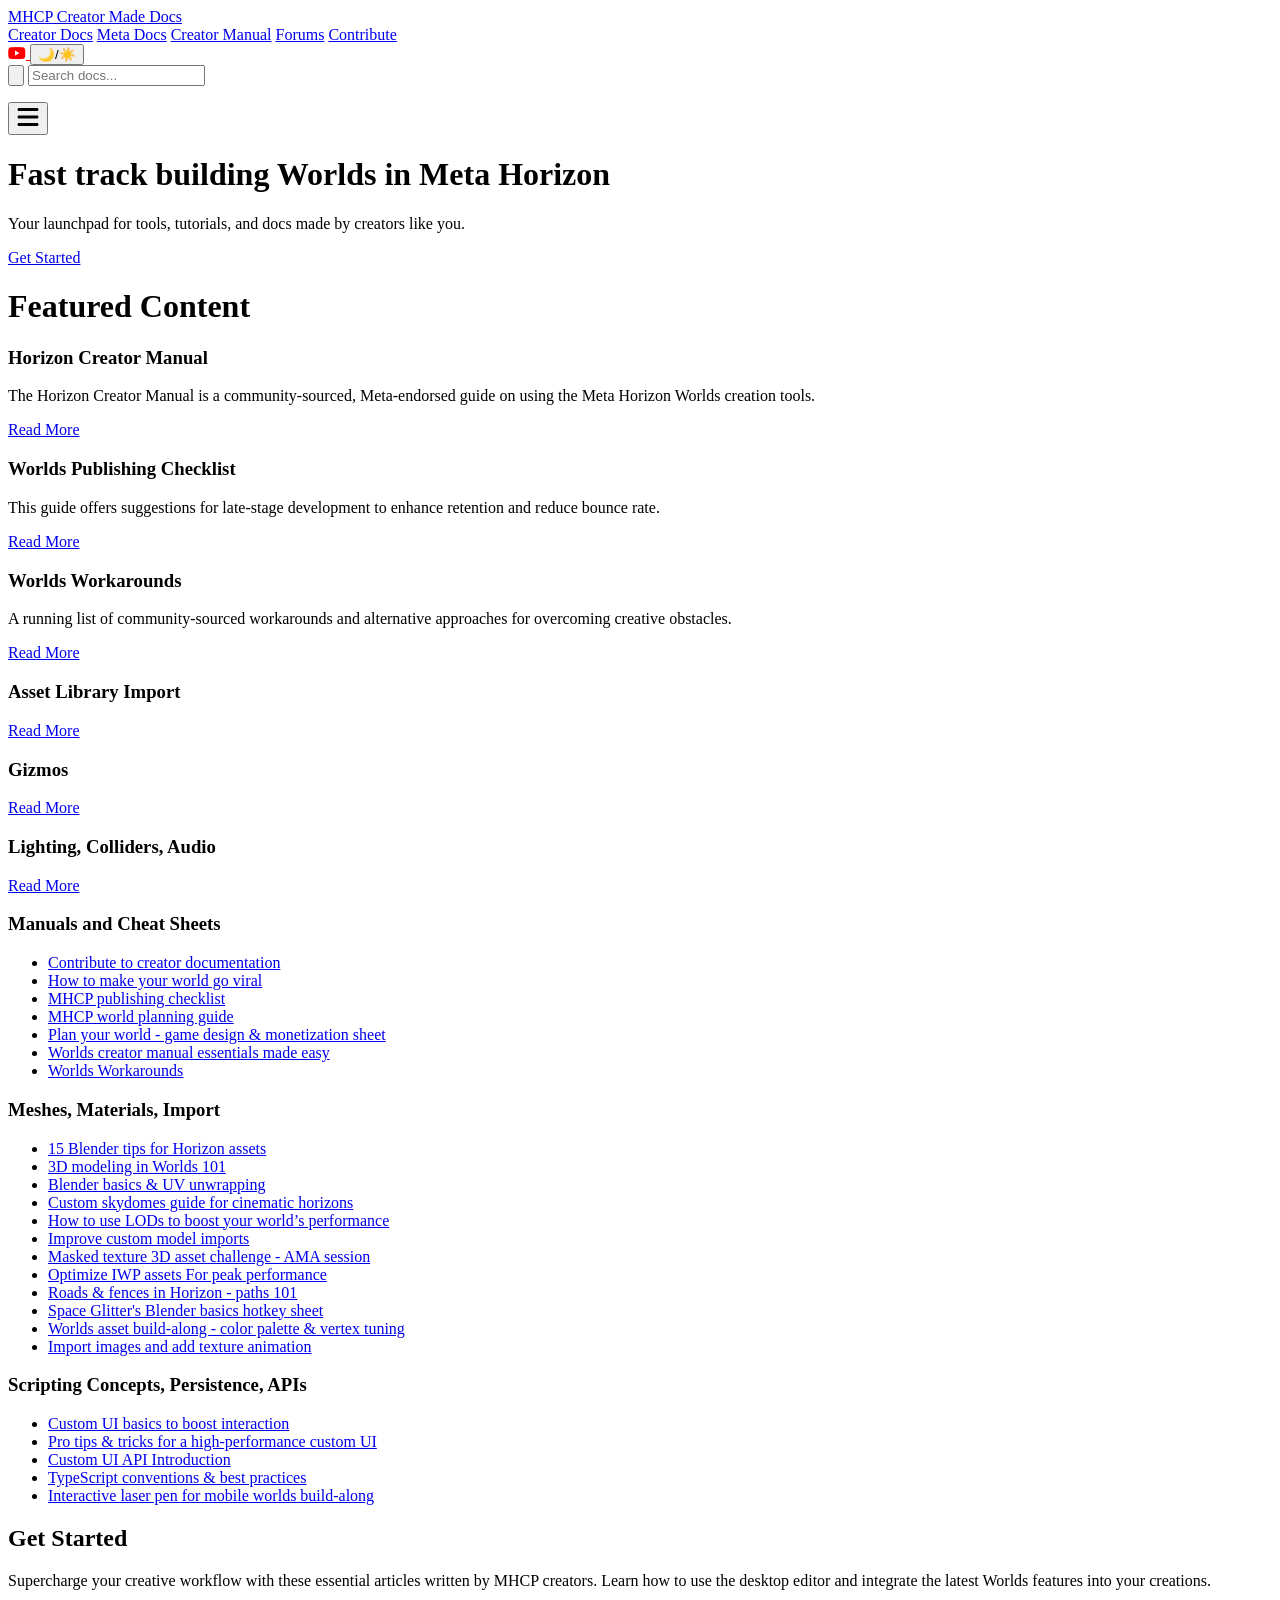
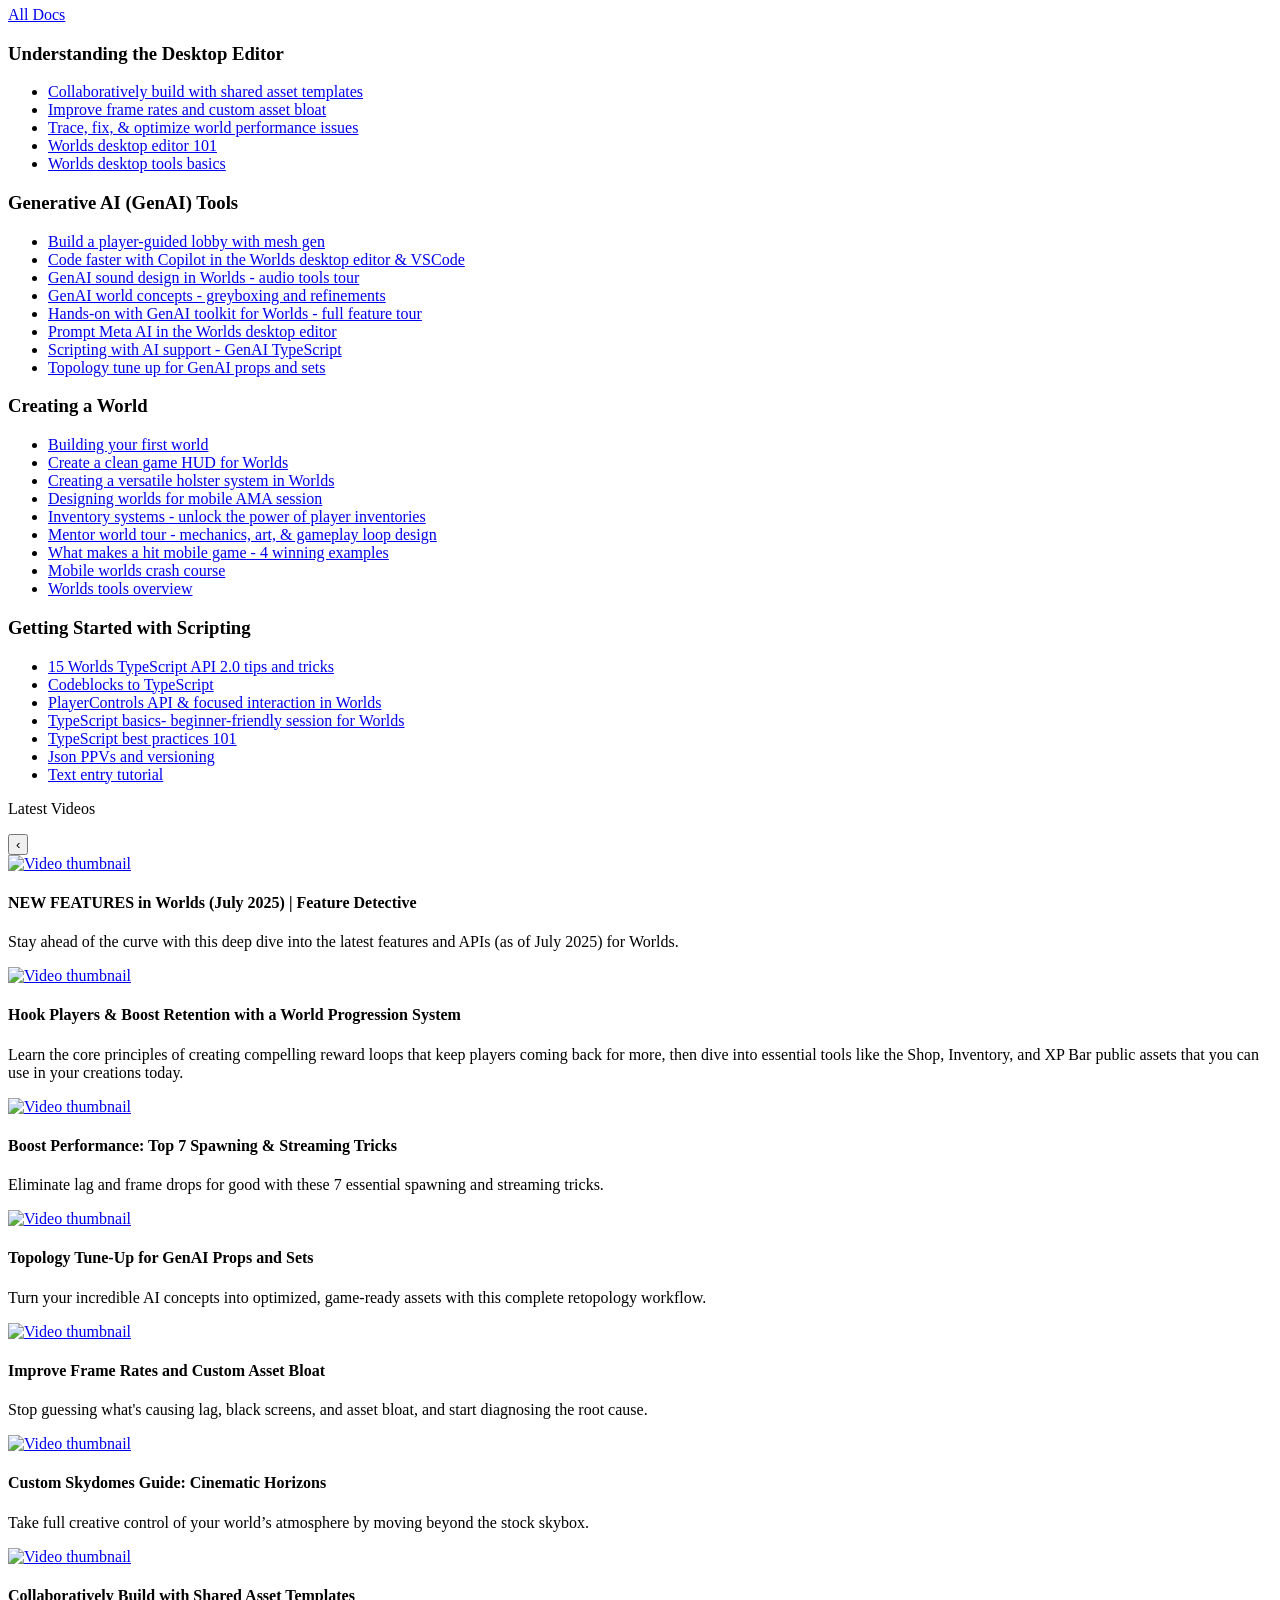
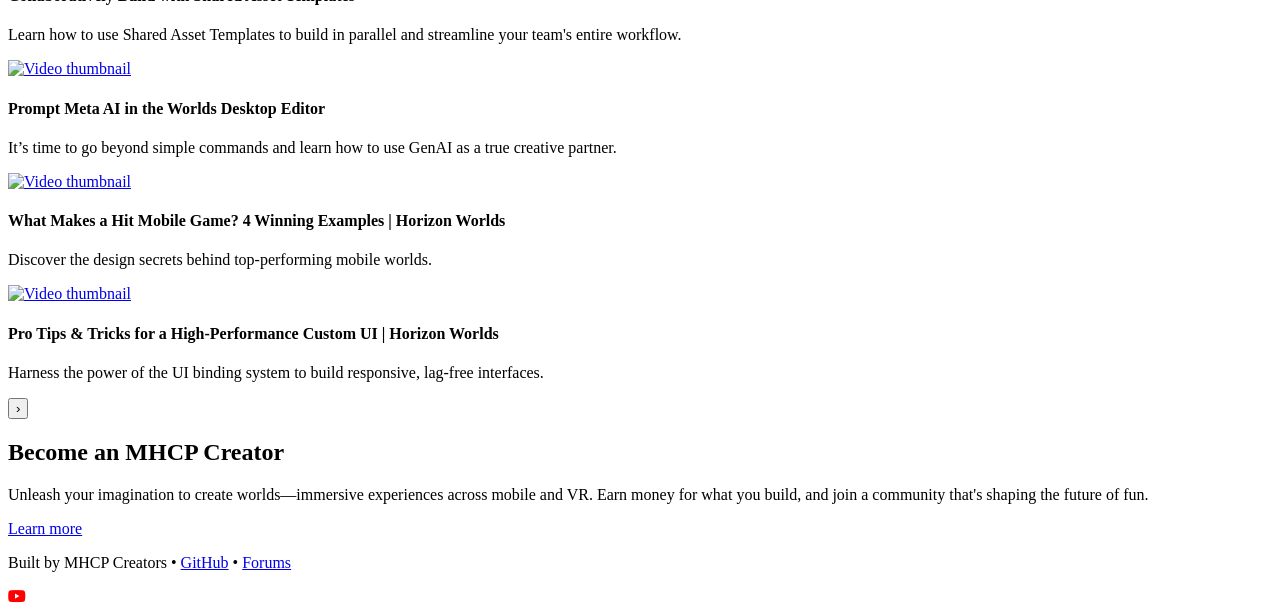
==== index.html @ 3574712b "Jekyll refactor of site Signed-off-by: Ben-SH <ben@scouthouse.com>" ====
<!DOCTYPE html>
<html lang="en">
<head>
  <meta charset="UTF-8" />
  <meta name="viewport" content="width=device-width, initial-scale=1.0" />
  <meta property="og:image" content="images/MHCP_OG_image.jpg"/>
  <meta property="og:image:type" content="image/jpeg" />
  <meta property="og:image:width" content="1200" />
<meta property="og:image:height" content="630" />
  <title>MHCP Creator Doc Hub</title>
  <link rel="icon" type="image/x-icon" href="images/favicon.ico">
  <link rel="stylesheet" href="style.css" />
  <link rel="stylesheet" href="https://cdnjs.cloudflare.com/ajax/libs/font-awesome/6.4.2/css/all.min.css">
</head>

  <body data-theme="dark">    

  <header class="site-header">
    <div class="left-nav">
    <div class="logo"><a href="#" id="logo-link">MHCP Creator Made Docs</a></div>
    <nav class="nav-links">
      <a href="docs/manuals-and-cheat-sheets/get-started/" target="_blank">Creator Docs</a>
      <a href="https://developers.meta.com/horizon-worlds/learn" target="_blank">Meta Docs</a>
      <a href="https://github.com/MHCPCreators/horizonCreatorManual" target="_blank">Creator Manual</a>
      <a href="https://communityforums.atmeta.com/t5/Creator-Forum/ct-p/Meta_Horizon_Creator_Forums" target="_blank">Forums</a>
      <a href="docs/manuals-and-cheat-sheets/contribute-to-creator-documentation/" target="_blank">Contribute</a>
    </nav>
      </div>
    
<div class="right-controls">
  <a href="https://www.youtube.com/@metahorizoncreatorprogram" target="_blank" style="color: #FF0000;">
    <i class="fab fa-youtube"></i>
    </a>
  <button id="theme-toggle" aria-label="Toggle dark mode">🌙/☀️</button>
    <div class="search-container">
  <button id="search-toggle" aria-label="Toggle Search" class="search-btn">
 <svg xmlns="http://www.w3.org/2000/svg" viewBox="0 0 512 512" aria-hidden="true" focusable="false" class="search-icon">
      <path d="M416 208c0 45.9-14.9 88.3-40 122.7L502.6 457.4c12.5 12.5 12.5 32.8 0 45.3s-32.8 12.5-45.3 0L330.7 376c-34.4 25.2-76.8 40-122.7 40C93.1 416 0 322.9 0 208S93.1 0 208 0S416 93.1 416 208zM208 352a144 144 0 1 0 0-288 144 144 0 1 0 0 288z"/>
    </svg>
  </button>
  <input
    type="search"
    id="search-input"
    placeholder="Search docs..."
    aria-label="Search docs"
  />
  <ul id="search-suggestions" class="suggestions-list"></ul>
</div> 
    
    <button class="hamburger" aria-label="Toggle navigation" aria-hidden="true" focusable="false">
  <svg xmlns="http://www.w3.org/2000/svg" viewBox="0 0 448 512" width="24" height="24" fill="currentColor">
    <path d="M0 96C0 78.3 14.3 64 32 64l384 0c17.7 0 32 14.3 32 32s-14.3 32-32 32L32 128C14.3 128 0 113.7 0 96zM0 256c0-17.7 14.3-32 32-32l384 0c17.7 0 32 14.3 32 32s-14.3 32-32 32L32 288c-17.7 0-32-14.3-32-32zM448 416c0 17.7-14.3 32-32 32L32 448c-17.7 0-32-14.3-32-32s14.3-32 32-32l384 0c17.7 0 32 14.3 32 32z"/>
  </svg>
</button>
    </div>
    </div>
  </header>

  <header class="hero">
      <div class="container">
    <h1 class="hero-title">Fast track building Worlds in Meta Horizon</h1>
    <p class="hero-subheader">Your launchpad for tools, tutorials, and docs made by creators like you.</p>
        <div class="hero-button">
      <a href="#get-started">Get Started</a>
    </div>
  
    </div>
  </header>

           <h1 class="main-heading-featured">Featured Content</h1>
   <section class="featured-articles">
  <div class="container">
  <div class="featured-grid">

      <div class="card searchable">
        <h3>Horizon Creator Manual</h3>
        <p>The Horizon Creator Manual is a community-sourced, Meta-endorsed guide on using the Meta Horizon Worlds creation tools.</p>
        <a href="https://github.com/MHCPCreators/horizonCreatorManual">Read More</a>
      </div>
      
      <div class="card searchable">
        <h3>Worlds Publishing Checklist</h3>
        <p>This guide offers suggestions for late-stage development to enhance retention and reduce bounce rate.</p>
        <a href="https://github.com/MHCPCreators/worlds-documentation/blob/main/docs/manuals-and-cheat-sheets/MHCP_Publishing_Checklist.pdf">Read More</a>
      </div>
      
      <div class="card searchable">
        <h3>Worlds Workarounds</h3>
        <p>A running list of community-sourced workarounds and alternative approaches for overcoming creative obstacles.</p>
        <a href="docs/manuals-and-cheat-sheets/worlds-workarounds/">Read More</a>
      </div>
       <div class = "card hidden-card">
      <div class="card searchable">
        <h3>Asset Library Import</h3>
        <a href="#">Read More</a>
      </div>
      
      <div class="card searchable">
        <h3>Gizmos</h3>
        <a href="#">Read More</a>
      </div>
      
      <div class="card searchable">
        <h3>Lighting, Colliders, Audio</h3>
        <a href="#">Read More</a>
      </div>
        </div>
      <div class="card searchable">
        <h3>Manuals and Cheat Sheets</h3>
        <ul>
       <li><a href="docs/manuals-and-cheat-sheets/contribute-to-creator-documentation/">Contribute to creator documentation</a></li>
        <li><a href="docs/manuals-and-cheat-sheets/how-to-make-your-world-go-viral/">How to make your world go viral</a></li>
        <li><a href="docs/manuals-and-cheat-sheets/publishing-checklist-for-Horizon-Worlds/">MHCP publishing checklist</a></li>
        <li><a href="docs/manuals-and-cheat-sheets/world-building-&-pre-production-guide/">MHCP world planning guide</a></li>
        <li><a href="docs/manuals-and-cheat-sheets/plan-your-world-game-design-&-monetization-sheet/">Plan your world - game design & monetization sheet</a></li>
        <li><a href="docs/manuals-and-cheat-sheets/worlds-creator-manual-essentials-made-easy/">Worlds creator manual essentials made easy</a></li>
        <li><a href="docs/manuals-and-cheat-sheets/worlds-workarounds/">Worlds Workarounds</a></li>
        </ul>
      </div>
      
      <div class="card searchable">
        <h3>Meshes, Materials, Import</h3>
        <ul>
       <li><a href="docs/meshes-materials-import/15-blender-tips-for-Horizon-assets/">15 Blender tips for Horizon assets</a></li>
  <li><a href="docs/meshes-materials-import/3d-modeling-in-Worlds-101/">3D modeling in Worlds 101</a></li>
  <li><a href="docs/meshes-materials-import/blender-basics-&-UV-unwrapping">Blender basics & UV unwrapping</a></li>
  <li><a href="docs/meshes-materials-import/custom-skydomes-guide-cinematic-horizons/">Custom skydomes guide for cinematic horizons</a></li>
  <li><a href="docs/meshes-materials-import/how-to-use-LODs-to-boost-your-worlds-performance/">How to use LODs to boost your world’s performance</a></li>
  <li><a href="docs/meshes-materials-import/improve-custom-model-imports/">Improve custom model imports</a></li>
  <li><a href="docs/meshes-materials-import/masked-texture-3D-asset-challenge-AMA-session/">Masked texture 3D asset challenge - AMA session</a></li>
  <li><a href="docs/meshes-materials-import/optimize-iwp-assets-for-peak-performance/">Optimize IWP assets For peak performance</a></li>
  <li><a href="docs/meshes-materials-import/roads-&-fences-in-Horizon-paths-101/">Roads & fences in Horizon - paths 101</a></li>
  <li><a href="https://github.com/MHCPCreators/worlds-documentation/blob/main/docs/meshes-materials-import/Space%20Glitters%20Blender%20Basics%20Hotkey%20Sheet.pdf">Space Glitter's Blender basics hotkey sheet</a></li>
  <li><a href="docs/meshes-materials-import/Worlds-asset-build-along-color-palette-&-vertex-tuning/">Worlds asset build-along - color palette & vertex tuning</a></li>
  <li><a href="docs/meshes-materials-import/import-images-and-add-texture-animation/">Import images and add texture animation</a></li>
 </ul>
      </div>
      <div class="card searchable">
        <h3>Scripting Concepts, Persistence, APIs</h3>
        <ul>
       <li><a href="docs/scripting-concepts-persistence-apis/custom-UI-basics-to-boost-interaction/">Custom UI basics to boost interaction</a></li>
  <li><a href="docs/scripting-concepts-persistence-apis/pro-tips-&-tricks-for-a-high-performance-custom-UI/">Pro tips & tricks for a high-performance custom UI</a></li>
  <li><a href="docs/scripting-concepts-persistence-apis/cui-api-introduction/">Custom UI API Introduction</a></li>
  <li><a href="docs/scripting-concepts-persistence-apis/typescript-conventions-best-practices/">TypeScript conventions & best practices</a></li>
  <li><a href="docs/scripting-concepts-persistence-apis/interactive-laser-pen-for-mobile-worlds-build-along/">Interactive laser pen for mobile worlds build-along</a></li>
 </ul>
      </div>
    </div>
  </div>
</section>

      <section id="get-started" class="get-started">
          <div class="container">
    <div class="get-started-text">
      <h2>Get Started</h2>
      <p>Supercharge your creative workflow with these essential articles written by MHCP creators. Learn how to use the desktop editor and integrate the latest Worlds features into your creations.
      </p>
      <a href="docs/manuals-and-cheat-sheets/get-started/" target="_blank" class="button">All Docs</a>
    </div>
    <div class="get-started-grid">
      <div class="card searchable">
        <h3>Understanding the Desktop Editor</h3>
        <ul><li><a href="docs/understanding-the-desktop-editor/collaboratively-build-with-shared-asset-templates/">Collaboratively build with shared asset templates</a></li>
  <li><a href="docs/understanding-the-desktop-editor/improve-frame-rates-and-custom-asset-bloat/">Improve frame rates and custom asset bloat</a></li>
  <li><a href="docs/understanding-the-desktop-editor/trace,-fix,-&-optimize-world-performance-issues/">Trace, fix, & optimize world performance issues</a></li>
  <li><a href="docs/understanding-the-desktop-editor/Worlds-desktop-editor-101/">Worlds desktop editor 101</a></li>
  <li><a href="docs/understanding-the-desktop-editor/Worlds-desktop-tools-basics/">Worlds desktop tools basics</a></li>
</ul>
      </div>
      <div class="card searchable">
        <h3>Generative AI (GenAI) Tools</h3>
        <ul>
  <li><a href="docs/generative-ai-tools/build-a-player-guided-lobby-with-mesh-gen/">Build a player-guided lobby with mesh gen</a></li>
  <li><a href="docs/generative-ai-tools/code-faster-with-copilot-in-the-Worlds-desktop-editor-&-vscode/">Code faster with Copilot in the Worlds desktop editor & VSCode</a></li>
  <li><a href="docs/generative-ai-tools/genAI-sound-design-in-worlds-audio-tools-tour/">GenAI sound design in Worlds - audio tools tour</a></li>
  <li><a href="docs/generative-ai-tools/genAI-world-concepts-greyboxing-and-refinements/">GenAI world concepts - greyboxing and refinements</a></li>
  <li><a href="docs/generative-ai-tools/hands-on-with-GenAI-toolkit-for-Worlds-full-feature-tour/">Hands-on with GenAI toolkit for Worlds - full feature tour</a></li>
  <li><a href="docs/generative-ai-tools/prompt-Meta-AI-in-the-Worlds-desktop-editor/">Prompt Meta AI in the Worlds desktop editor</a></li>
  <li><a href="docs/generative-ai-tools/scripting-with-AI-support-GenAI-TypeScript/">Scripting with AI support - GenAI TypeScript</a></li>
  <li><a href="docs/generative-ai-tools/topology-tune-up-for-GenAI-props-and-sets/">Topology tune up for GenAI props and sets</a></li>
   </ul>
      </div>
      <div class="card searchable">
        <h3>Creating a World</h3>
        <ul>
  <li><a href="docs/creating-a-world/building-your-first-world/">Building your first world</a></li>
  <li><a href="docs/creating-a-world/create-a-clean-game-hud-for-Worlds/">Create a clean game HUD for Worlds</a></li>
  <li><a href="docs/creating-a-world/create-a-versatile-holster-system-in-Worlds/">Creating a versatile holster system in Worlds</a></li>
  <li><a href="docs/creating-a-world/designing-worlds-for-mobile-AMA-session/">Designing worlds for mobile AMA session</a></li>
  <li><a href="docs/creating-a-world/inventory-systems-unlock-the-power-of-player-inventories/">Inventory systems - unlock the power of player inventories</a></li>
  <li><a href="docs/creating-a-world/mentor-world-tour-mechanics-art-&-gameplay-loop-design">Mentor world tour - mechanics, art, & gameplay loop design</a></li>
  <li><a href="docs/creating-a-world/what-makes-a-hit-mobile-game-4-winning-examples/">What makes a hit mobile game - 4 winning examples</a></li>
  <li><a href="docs/creating-a-world/mobile-worlds-crash-course/">Mobile worlds crash course</a></li>
  <li><a href="docs/creating-a-world/Worlds-tools-overview/">Worlds tools overview</a></li>
  </ul>
      </div>
      <div class="card searchable">
        <h3>Getting Started with Scripting</h3>
        <ul> <li><a href="docs/getting-started-with-scripting/15-Worlds-TypeScript-API-2.0-tips-and-tricks/">15 Worlds TypeScript API 2.0 tips and tricks</a></li>
  <li><a href="docs/getting-started-with-scripting/codeblocks-to-TypeScript/">Codeblocks to TypeScript</a></li>
  <li><a href="docs/getting-started-with-scripting/PlayerControls-API-&-focused-interaction-in-Worlds/">PlayerControls API & focused interaction in Worlds</a></li>
  <li><a href="docs/getting-started-with-scripting/TypeScript-basics-beginner-friendly-session-for-Worlds/">TypeScript basics- beginner-friendly session for Worlds</a></li>
  <li><a href="docs/getting-started-with-scripting/TypeScript-best-practices-101/">TypeScript best practices 101</a></li>
  <li><a href="docs/getting-started-with-scripting/json-ppvs-and-versioning/">Json PPVs and versioning</a></li>
  <li><a href="docs/getting-started-with-scripting/text-entry-tutorial/">Text entry tutorial</a></li>
  </ul>
      </div>
    </div>
  </div>
</section>

<section class="video-section">
        <div class="container">
    <p class="small-header">Latest Videos</p>
    <div class="carousel-wrapper">
        <button class="carousel-btn prev">‹</button>
        <div class="carousel-track-container">
          <div class="carousel-track">    
    <div class="carousel-item">
              <div class="video-track-height">
       <div class="video-wrapper">
   <a href="https://www.youtube.com/watch?v=sWYHMS770XA" target="_blank" class="thumbnail-link">
    <img src="https://img.youtube.com/vi/sWYHMS770XA/hqdefault.jpg" alt="Video thumbnail" />
    <div class="play-button"></div>
  </a>
</div>
      </div>
  <h4 class="video-title">NEW FEATURES in Worlds (July 2025) | Feature Detective</h4>
      <p class="video-description">Stay ahead of the curve with this deep dive into the latest features and APIs (as of July 2025) for Worlds.
    </p>
     </div>
     <div class="carousel-item">
              <div class="video-track-height">
       <div class="video-wrapper">
   <a href="https://www.youtube.com/watch?v=RwVN_l6RSfw" target="_blank" class="thumbnail-link">
    <img src="https://img.youtube.com/vi/RwVN_l6RSfw/hqdefault.jpg" alt="Video thumbnail" />
    <div class="play-button"></div>
  </a>
</div>
      </div>
  <h4 class="video-title">Hook Players & Boost Retention with a World Progression System</h4>
      <p class="video-description"> Learn the core principles of creating compelling reward loops that keep players coming back for more, then dive into essential tools like the Shop, Inventory, and XP Bar public assets that you can use in your creations today.
    </p>
     </div>
            <div class="carousel-item">
              <div class="video-track-height">
       <div class="video-wrapper">
   <a href="https://www.youtube.com/watch?v=JtXS_rsVhsg" target="_blank" class="thumbnail-link">
    <img src="https://img.youtube.com/vi/JtXS_rsVhsg/hqdefault.jpg" alt="Video thumbnail" />
    <div class="play-button"></div>
  </a>
</div>
      </div>
  <h4 class="video-title">Boost Performance: Top 7 Spawning & Streaming Tricks</h4>
      <p class="video-description">Eliminate lag and frame drops for good with these 7 essential spawning and streaming tricks.
    </p>
     </div>
    <div class="carousel-item">
       <div class="video-wrapper">
   <a href="https://www.youtube.com/watch?v=E33g129G6BA" target="_blank" class="thumbnail-link">
    <img src="https://img.youtube.com/vi/E33g129G6BA/hqdefault.jpg" alt="Video thumbnail" />
    <div class="play-button"></div>
  </a>
</div>
        <h4 class="video-title">Topology Tune-Up for GenAI Props and Sets</h4>
      <p class="video-description">Turn your incredible AI concepts into optimized, game-ready assets with this complete retopology workflow.</p>
    </div>
    <div class="carousel-item">
       <div class="video-wrapper">
    <a href="https://www.youtube.com/watch?v=jWVT3tBY0Pc" target="_blank" class="thumbnail-link">
    <img src="https://img.youtube.com/vi/jWVT3tBY0Pc/hqdefault.jpg" alt="Video thumbnail" />
    <div class="play-button"></div>
  </a>
</div>
        <h4 class="video-title">Improve Frame Rates and Custom Asset Bloat</h4>
      <p class="video-description">Stop guessing what's causing lag, black screens, and asset bloat, and start diagnosing the root cause.</p>
    </div>
    <div class="carousel-item">
       <div class="video-wrapper">
<a href="https://www.youtube.com/watch?v=mMaqtL2StzY" target="_blank" class="thumbnail-link">
    <img src="https://img.youtube.com/vi/mMaqtL2StzY/hqdefault.jpg" alt="Video thumbnail" />
    <div class="play-button"></div>
  </a>
</div>
        <h4 class="video-title">Custom Skydomes Guide: Cinematic Horizons</h4>
      <p class="video-description">Take full creative control of your world’s atmosphere by moving beyond the stock skybox.</p>
    </div>
     <div class="carousel-item">
        <div class="video-wrapper">
      <a href="https://www.youtube.com/watch?v=Q18hoNIK1Kk" target="_blank" class="thumbnail-link">
    <img src="https://img.youtube.com/vi/Q18hoNIK1Kk/hqdefault.jpg" alt="Video thumbnail" />
    <div class="play-button"></div>
  </a>
</div>
         <h4 class="video-title">Collaboratively Build with Shared Asset Templates</h4>
       <p class="video-description">
      Learn how to use Shared Asset Templates to build in parallel and streamline your team's entire workflow.</p>
    </div>
        <div class="carousel-item">
           <div class="video-wrapper">
      <a href="https://www.youtube.com/watch?v=wIoXLM-uoto" target="_blank" class="thumbnail-link">
    <img src="https://img.youtube.com/vi/wIoXLM-uoto/hqdefault.jpg" alt="Video thumbnail" />
    <div class="play-button"></div>
  </a>
</div>
         <h4 class="video-title">Prompt Meta AI in the Worlds Desktop Editor</h4>
          <p class="video-description">It’s time to go beyond simple commands and learn how to use GenAI as a true creative partner.</p>          
    </div>
            <div class="carousel-item">
           <div class="video-wrapper">
      <a href="https://www.youtube.com/watch?v=pF93BXBgn5s" target="_blank" class="thumbnail-link">
    <img src="https://img.youtube.com/vi/pF93BXBgn5s/hqdefault.jpg" alt="Video thumbnail" />
    <div class="play-button"></div>
  </a>
</div>
         <h4 class="video-title">What Makes a Hit Mobile Game? 4 Winning Examples | Horizon Worlds</h4>
          <p class="video-description">Discover the design secrets behind top-performing mobile worlds.</p>    
    </div>
            <div class="carousel-item">
           <div class="video-wrapper">
      <a href="https://www.youtube.com/watch?v=zaffrPi0E8A" target="_blank" class="thumbnail-link">
    <img src="https://img.youtube.com/vi/zaffrPi0E8A/hqdefault.jpg" alt="Video thumbnail" />
    <div class="play-button"></div>
  </a>
</div>
         <h4 class="video-title">Pro Tips & Tricks for a High-Performance Custom UI | Horizon Worlds</h4>
          <p class="video-description">Harness the power of the UI binding system to build responsive, lag-free interfaces.</p>   
    </div>

      </div>
      </div>
        <button class="carousel-btn next">›</button>
      </div>
  </div>
    </section>

      <section id="community" class="community">
        <div class="container">
     <h1 class="main-heading">Become an MHCP Creator</h1>
          </div>
    <p class="subheading">Unleash your imagination to create worlds—immersive experiences across mobile and VR. Earn money for what you build, and join a community that's shaping the future of fun.</p>
                     <div class="center-button">
           <a href="https://developers.meta.com/horizon-worlds/programs" class="button" target="_blank">Learn more</a>
      </div>
    </section>
    
  <footer class="site-footer">
    <p>Built by MHCP Creators • <a href="https://github.com/MHCPCreators/worlds-documentation" target="_blank">GitHub</a> • <a href="https://communityforums.atmeta.com/t5/Creator-Forum/ct-p/Meta_Horizon_Creator_Forums" target="_blank">Forums</a></p>
      <a href="https://www.youtube.com/@metahorizoncreatorprogram" target="_blank" aria-label="Creator Programs YouTube Channel" style="color: #FF0000;">
    <i class="fab fa-youtube"></i>
    </a>
  </footer>

<script src="main.js"></script> 

</body>
</html>
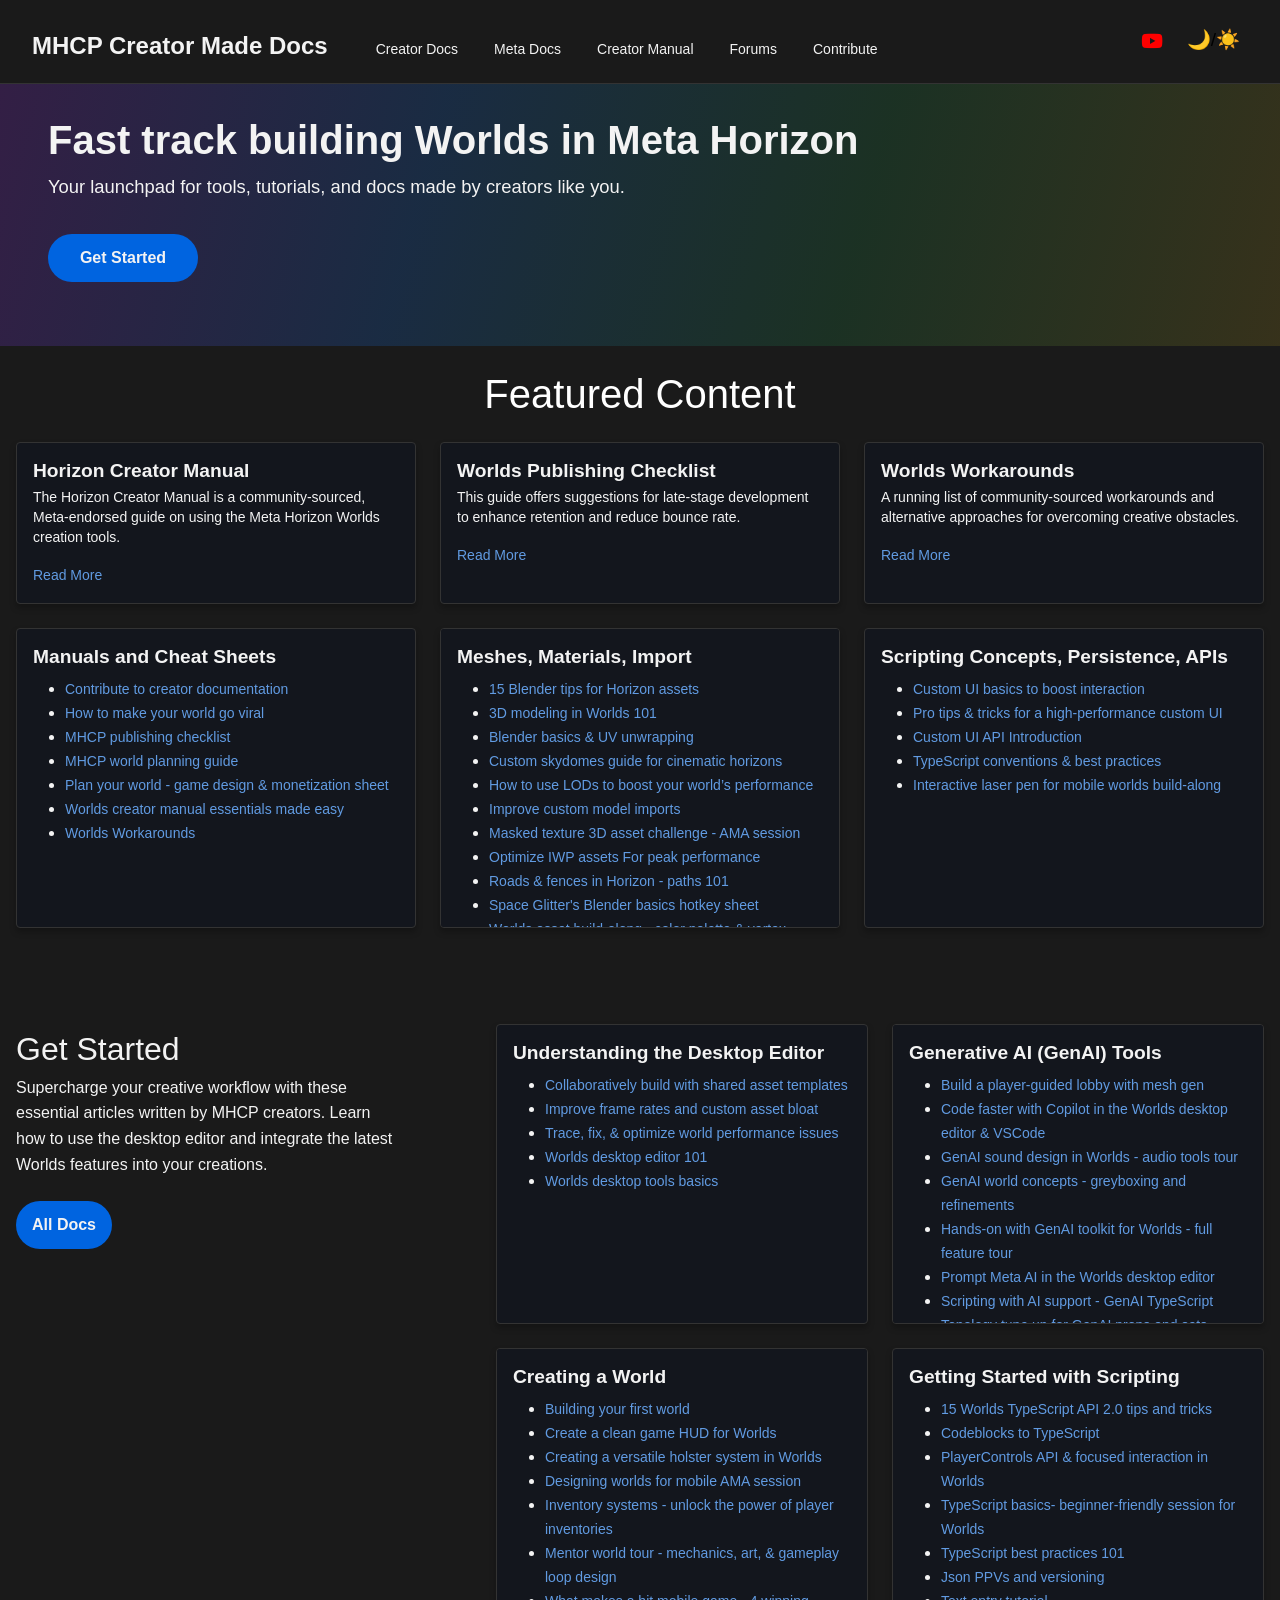
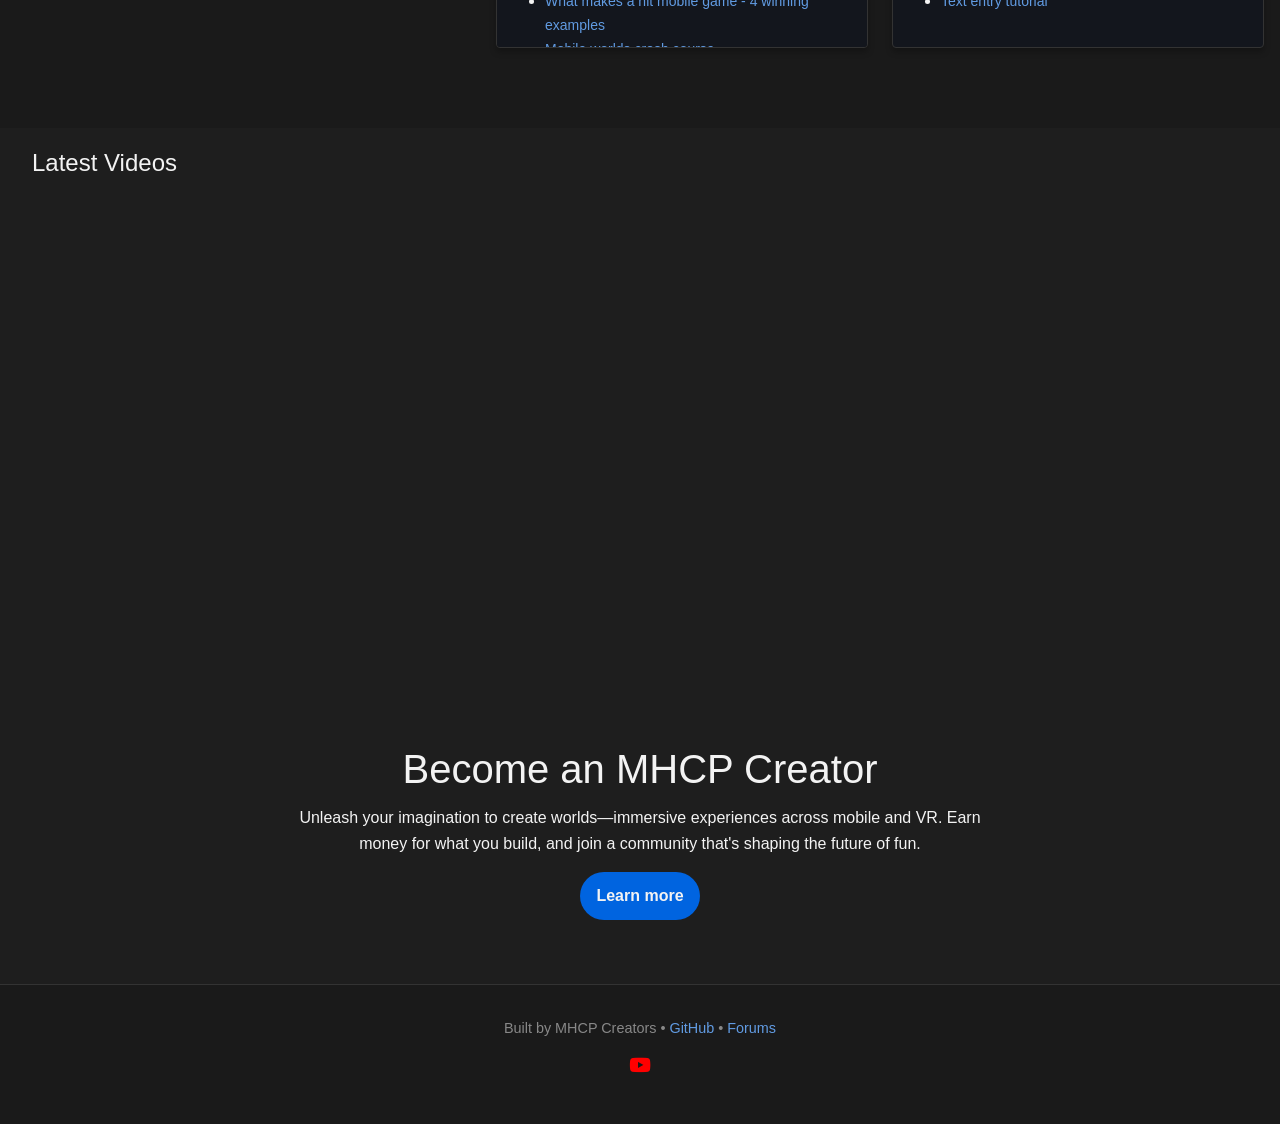
==== commit 25c8ceb5: "Switch homepage to dynamic latest youtube embeds. Fix homepage article links. Add baseurl to config " ====
--- a/index.html
+++ b/index.html
@@ -1,357 +1,317 @@
 <!DOCTYPE html>
 <html lang="en">
+
 <head>
   <meta charset="UTF-8" />
   <meta name="viewport" content="width=device-width, initial-scale=1.0" />
-  <meta property="og:image" content="images/MHCP_OG_image.jpg"/>
+  <meta property="og:image" content="images/MHCP_OG_image.jpg" />
   <meta property="og:image:type" content="image/jpeg" />
   <meta property="og:image:width" content="1200" />
-<meta property="og:image:height" content="630" />
+  <meta property="og:image:height" content="630" />
   <title>MHCP Creator Doc Hub</title>
   <link rel="icon" type="image/x-icon" href="images/favicon.ico">
   <link rel="stylesheet" href="style.css" />
   <link rel="stylesheet" href="https://cdnjs.cloudflare.com/ajax/libs/font-awesome/6.4.2/css/all.min.css">
+  <meta name="google-site-verification" content="IYNUxE7ACfkxRf8svoazGNeMFAc723_E2toHTr-E0g8" />
 </head>
 
-  <body data-theme="dark">    
+<body data-theme="dark">
 
   <header class="site-header">
     <div class="left-nav">
-    <div class="logo"><a href="#" id="logo-link">MHCP Creator Made Docs</a></div>
-    <nav class="nav-links">
-      <a href="docs/manuals-and-cheat-sheets/get-started/" target="_blank">Creator Docs</a>
-      <a href="https://developers.meta.com/horizon-worlds/learn" target="_blank">Meta Docs</a>
-      <a href="https://github.com/MHCPCreators/horizonCreatorManual" target="_blank">Creator Manual</a>
-      <a href="https://communityforums.atmeta.com/t5/Creator-Forum/ct-p/Meta_Horizon_Creator_Forums" target="_blank">Forums</a>
-      <a href="docs/manuals-and-cheat-sheets/contribute-to-creator-documentation/" target="_blank">Contribute</a>
-    </nav>
-      </div>
-    
-<div class="right-controls">
-  <a href="https://www.youtube.com/@metahorizoncreatorprogram" target="_blank" style="color: #FF0000;">
-    <i class="fab fa-youtube"></i>
-    </a>
-  <button id="theme-toggle" aria-label="Toggle dark mode">🌙/☀️</button>
-    <div class="search-container">
-  <button id="search-toggle" aria-label="Toggle Search" class="search-btn">
- <svg xmlns="http://www.w3.org/2000/svg" viewBox="0 0 512 512" aria-hidden="true" focusable="false" class="search-icon">
-      <path d="M416 208c0 45.9-14.9 88.3-40 122.7L502.6 457.4c12.5 12.5 12.5 32.8 0 45.3s-32.8 12.5-45.3 0L330.7 376c-34.4 25.2-76.8 40-122.7 40C93.1 416 0 322.9 0 208S93.1 0 208 0S416 93.1 416 208zM208 352a144 144 0 1 0 0-288 144 144 0 1 0 0 288z"/>
-    </svg>
-  </button>
-  <input
-    type="search"
-    id="search-input"
-    placeholder="Search docs..."
-    aria-label="Search docs"
-  />
-  <ul id="search-suggestions" class="suggestions-list"></ul>
-</div> 
-    
-    <button class="hamburger" aria-label="Toggle navigation" aria-hidden="true" focusable="false">
-  <svg xmlns="http://www.w3.org/2000/svg" viewBox="0 0 448 512" width="24" height="24" fill="currentColor">
-    <path d="M0 96C0 78.3 14.3 64 32 64l384 0c17.7 0 32 14.3 32 32s-14.3 32-32 32L32 128C14.3 128 0 113.7 0 96zM0 256c0-17.7 14.3-32 32-32l384 0c17.7 0 32 14.3 32 32s-14.3 32-32 32L32 288c-17.7 0-32-14.3-32-32zM448 416c0 17.7-14.3 32-32 32L32 448c-17.7 0-32-14.3-32-32s14.3-32 32-32l384 0c17.7 0 32 14.3 32 32z"/>
-  </svg>
-</button>
+      <div class="logo"><a href="#" id="logo-link">MHCP Creator Made Docs</a></div>
+      <nav class="nav-links">
+        <a href="docs/manuals-and-cheat-sheets/get-started/" target="_blank">Creator Docs</a>
+        <a href="https://developers.meta.com/horizon-worlds/learn" target="_blank">Meta Docs</a>
+        <a href="https://github.com/MHCPCreators/horizonCreatorManual" target="_blank">Creator Manual</a>
+        <a href="https://communityforums.atmeta.com/t5/Creator-Forum/ct-p/Meta_Horizon_Creator_Forums"
+          target="_blank">Forums</a>
+        <a href="docs/manuals-and-cheat-sheets/contribute-to-creator-documentation/" target="_blank">Contribute</a>
+      </nav>
+    </div>
+
+    <div class="right-controls">
+      <a href="https://www.youtube.com/@metahorizoncreatorprogram" target="_blank" style="color: #FF0000;">
+        <i class="fab fa-youtube"></i>
+      </a>
+      <button id="theme-toggle" aria-label="Toggle dark mode">🌙/☀️</button>
+      <div class="search-container">
+        <button id="search-toggle" aria-label="Toggle Search" class="search-btn">
+          <svg xmlns="http://www.w3.org/2000/svg" viewBox="0 0 512 512" aria-hidden="true" focusable="false"
+            class="search-icon">
+            <path
+              d="M416 208c0 45.9-14.9 88.3-40 122.7L502.6 457.4c12.5 12.5 12.5 32.8 0 45.3s-32.8 12.5-45.3 0L330.7 376c-34.4 25.2-76.8 40-122.7 40C93.1 416 0 322.9 0 208S93.1 0 208 0S416 93.1 416 208zM208 352a144 144 0 1 0 0-288 144 144 0 1 0 0 288z" />
+          </svg>
+        </button>
+        <input type="search" id="search-input" placeholder="Search docs..." aria-label="Search docs" />
+        <ul id="search-suggestions" class="suggestions-list"></ul>
+      </div>
+
+      <button class="hamburger" aria-label="Toggle navigation" aria-hidden="true" focusable="false">
+        <svg xmlns="http://www.w3.org/2000/svg" viewBox="0 0 448 512" width="24" height="24" fill="currentColor">
+          <path
+            d="M0 96C0 78.3 14.3 64 32 64l384 0c17.7 0 32 14.3 32 32s-14.3 32-32 32L32 128C14.3 128 0 113.7 0 96zM0 256c0-17.7 14.3-32 32-32l384 0c17.7 0 32 14.3 32 32s-14.3 32-32 32L32 288c-17.7 0-32-14.3-32-32zM448 416c0 17.7-14.3 32-32 32L32 448c-17.7 0-32-14.3-32-32s14.3-32 32-32l384 0c17.7 0 32 14.3 32 32z" />
+        </svg>
+      </button>
     </div>
     </div>
   </header>
 
   <header class="hero">
-      <div class="container">
-    <h1 class="hero-title">Fast track building Worlds in Meta Horizon</h1>
-    <p class="hero-subheader">Your launchpad for tools, tutorials, and docs made by creators like you.</p>
-        <div class="hero-button">
-      <a href="#get-started">Get Started</a>
-    </div>
-  
+    <div class="container">
+      <h1 class="hero-title">Fast track building Worlds in Meta Horizon</h1>
+      <p class="hero-subheader">Your launchpad for tools, tutorials, and docs made by creators like you.</p>
+      <div class="hero-button">
+        <a href="#get-started">Get Started</a>
+      </div>
+
     </div>
   </header>
 
-           <h1 class="main-heading-featured">Featured Content</h1>
-   <section class="featured-articles">
-  <div class="container">
-  <div class="featured-grid">
-
-      <div class="card searchable">
-        <h3>Horizon Creator Manual</h3>
-        <p>The Horizon Creator Manual is a community-sourced, Meta-endorsed guide on using the Meta Horizon Worlds creation tools.</p>
-        <a href="https://github.com/MHCPCreators/horizonCreatorManual">Read More</a>
-      </div>
-      
-      <div class="card searchable">
-        <h3>Worlds Publishing Checklist</h3>
-        <p>This guide offers suggestions for late-stage development to enhance retention and reduce bounce rate.</p>
-        <a href="https://github.com/MHCPCreators/worlds-documentation/blob/main/docs/manuals-and-cheat-sheets/MHCP_Publishing_Checklist.pdf">Read More</a>
-      </div>
-      
-      <div class="card searchable">
-        <h3>Worlds Workarounds</h3>
-        <p>A running list of community-sourced workarounds and alternative approaches for overcoming creative obstacles.</p>
-        <a href="docs/manuals-and-cheat-sheets/worlds-workarounds/">Read More</a>
-      </div>
-       <div class = "card hidden-card">
-      <div class="card searchable">
-        <h3>Asset Library Import</h3>
-        <a href="#">Read More</a>
-      </div>
-      
-      <div class="card searchable">
-        <h3>Gizmos</h3>
-        <a href="#">Read More</a>
-      </div>
-      
-      <div class="card searchable">
-        <h3>Lighting, Colliders, Audio</h3>
-        <a href="#">Read More</a>
-      </div>
-        </div>
-      <div class="card searchable">
-        <h3>Manuals and Cheat Sheets</h3>
-        <ul>
-       <li><a href="docs/manuals-and-cheat-sheets/contribute-to-creator-documentation/">Contribute to creator documentation</a></li>
-        <li><a href="docs/manuals-and-cheat-sheets/how-to-make-your-world-go-viral/">How to make your world go viral</a></li>
-        <li><a href="docs/manuals-and-cheat-sheets/publishing-checklist-for-Horizon-Worlds/">MHCP publishing checklist</a></li>
-        <li><a href="docs/manuals-and-cheat-sheets/world-building-&-pre-production-guide/">MHCP world planning guide</a></li>
-        <li><a href="docs/manuals-and-cheat-sheets/plan-your-world-game-design-&-monetization-sheet/">Plan your world - game design & monetization sheet</a></li>
-        <li><a href="docs/manuals-and-cheat-sheets/worlds-creator-manual-essentials-made-easy/">Worlds creator manual essentials made easy</a></li>
-        <li><a href="docs/manuals-and-cheat-sheets/worlds-workarounds/">Worlds Workarounds</a></li>
-        </ul>
-      </div>
-      
-      <div class="card searchable">
-        <h3>Meshes, Materials, Import</h3>
-        <ul>
-       <li><a href="docs/meshes-materials-import/15-blender-tips-for-Horizon-assets/">15 Blender tips for Horizon assets</a></li>
-  <li><a href="docs/meshes-materials-import/3d-modeling-in-Worlds-101/">3D modeling in Worlds 101</a></li>
-  <li><a href="docs/meshes-materials-import/blender-basics-&-UV-unwrapping">Blender basics & UV unwrapping</a></li>
-  <li><a href="docs/meshes-materials-import/custom-skydomes-guide-cinematic-horizons/">Custom skydomes guide for cinematic horizons</a></li>
-  <li><a href="docs/meshes-materials-import/how-to-use-LODs-to-boost-your-worlds-performance/">How to use LODs to boost your world’s performance</a></li>
-  <li><a href="docs/meshes-materials-import/improve-custom-model-imports/">Improve custom model imports</a></li>
-  <li><a href="docs/meshes-materials-import/masked-texture-3D-asset-challenge-AMA-session/">Masked texture 3D asset challenge - AMA session</a></li>
-  <li><a href="docs/meshes-materials-import/optimize-iwp-assets-for-peak-performance/">Optimize IWP assets For peak performance</a></li>
-  <li><a href="docs/meshes-materials-import/roads-&-fences-in-Horizon-paths-101/">Roads & fences in Horizon - paths 101</a></li>
-  <li><a href="https://github.com/MHCPCreators/worlds-documentation/blob/main/docs/meshes-materials-import/Space%20Glitters%20Blender%20Basics%20Hotkey%20Sheet.pdf">Space Glitter's Blender basics hotkey sheet</a></li>
-  <li><a href="docs/meshes-materials-import/Worlds-asset-build-along-color-palette-&-vertex-tuning/">Worlds asset build-along - color palette & vertex tuning</a></li>
-  <li><a href="docs/meshes-materials-import/import-images-and-add-texture-animation/">Import images and add texture animation</a></li>
- </ul>
-      </div>
-      <div class="card searchable">
-        <h3>Scripting Concepts, Persistence, APIs</h3>
-        <ul>
-       <li><a href="docs/scripting-concepts-persistence-apis/custom-UI-basics-to-boost-interaction/">Custom UI basics to boost interaction</a></li>
-  <li><a href="docs/scripting-concepts-persistence-apis/pro-tips-&-tricks-for-a-high-performance-custom-UI/">Pro tips & tricks for a high-performance custom UI</a></li>
-  <li><a href="docs/scripting-concepts-persistence-apis/cui-api-introduction/">Custom UI API Introduction</a></li>
-  <li><a href="docs/scripting-concepts-persistence-apis/typescript-conventions-best-practices/">TypeScript conventions & best practices</a></li>
-  <li><a href="docs/scripting-concepts-persistence-apis/interactive-laser-pen-for-mobile-worlds-build-along/">Interactive laser pen for mobile worlds build-along</a></li>
- </ul>
-      </div>
-    </div>
-  </div>
-</section>
-
-      <section id="get-started" class="get-started">
-          <div class="container">
-    <div class="get-started-text">
-      <h2>Get Started</h2>
-      <p>Supercharge your creative workflow with these essential articles written by MHCP creators. Learn how to use the desktop editor and integrate the latest Worlds features into your creations.
-      </p>
-      <a href="docs/manuals-and-cheat-sheets/get-started/" target="_blank" class="button">All Docs</a>
-    </div>
-    <div class="get-started-grid">
-      <div class="card searchable">
-        <h3>Understanding the Desktop Editor</h3>
-        <ul><li><a href="docs/understanding-the-desktop-editor/collaboratively-build-with-shared-asset-templates/">Collaboratively build with shared asset templates</a></li>
-  <li><a href="docs/understanding-the-desktop-editor/improve-frame-rates-and-custom-asset-bloat/">Improve frame rates and custom asset bloat</a></li>
-  <li><a href="docs/understanding-the-desktop-editor/trace,-fix,-&-optimize-world-performance-issues/">Trace, fix, & optimize world performance issues</a></li>
-  <li><a href="docs/understanding-the-desktop-editor/Worlds-desktop-editor-101/">Worlds desktop editor 101</a></li>
-  <li><a href="docs/understanding-the-desktop-editor/Worlds-desktop-tools-basics/">Worlds desktop tools basics</a></li>
-</ul>
-      </div>
-      <div class="card searchable">
-        <h3>Generative AI (GenAI) Tools</h3>
-        <ul>
-  <li><a href="docs/generative-ai-tools/build-a-player-guided-lobby-with-mesh-gen/">Build a player-guided lobby with mesh gen</a></li>
-  <li><a href="docs/generative-ai-tools/code-faster-with-copilot-in-the-Worlds-desktop-editor-&-vscode/">Code faster with Copilot in the Worlds desktop editor & VSCode</a></li>
-  <li><a href="docs/generative-ai-tools/genAI-sound-design-in-worlds-audio-tools-tour/">GenAI sound design in Worlds - audio tools tour</a></li>
-  <li><a href="docs/generative-ai-tools/genAI-world-concepts-greyboxing-and-refinements/">GenAI world concepts - greyboxing and refinements</a></li>
-  <li><a href="docs/generative-ai-tools/hands-on-with-GenAI-toolkit-for-Worlds-full-feature-tour/">Hands-on with GenAI toolkit for Worlds - full feature tour</a></li>
-  <li><a href="docs/generative-ai-tools/prompt-Meta-AI-in-the-Worlds-desktop-editor/">Prompt Meta AI in the Worlds desktop editor</a></li>
-  <li><a href="docs/generative-ai-tools/scripting-with-AI-support-GenAI-TypeScript/">Scripting with AI support - GenAI TypeScript</a></li>
-  <li><a href="docs/generative-ai-tools/topology-tune-up-for-GenAI-props-and-sets/">Topology tune up for GenAI props and sets</a></li>
-   </ul>
-      </div>
-      <div class="card searchable">
-        <h3>Creating a World</h3>
-        <ul>
-  <li><a href="docs/creating-a-world/building-your-first-world/">Building your first world</a></li>
-  <li><a href="docs/creating-a-world/create-a-clean-game-hud-for-Worlds/">Create a clean game HUD for Worlds</a></li>
-  <li><a href="docs/creating-a-world/create-a-versatile-holster-system-in-Worlds/">Creating a versatile holster system in Worlds</a></li>
-  <li><a href="docs/creating-a-world/designing-worlds-for-mobile-AMA-session/">Designing worlds for mobile AMA session</a></li>
-  <li><a href="docs/creating-a-world/inventory-systems-unlock-the-power-of-player-inventories/">Inventory systems - unlock the power of player inventories</a></li>
-  <li><a href="docs/creating-a-world/mentor-world-tour-mechanics-art-&-gameplay-loop-design">Mentor world tour - mechanics, art, & gameplay loop design</a></li>
-  <li><a href="docs/creating-a-world/what-makes-a-hit-mobile-game-4-winning-examples/">What makes a hit mobile game - 4 winning examples</a></li>
-  <li><a href="docs/creating-a-world/mobile-worlds-crash-course/">Mobile worlds crash course</a></li>
-  <li><a href="docs/creating-a-world/Worlds-tools-overview/">Worlds tools overview</a></li>
-  </ul>
-      </div>
-      <div class="card searchable">
-        <h3>Getting Started with Scripting</h3>
-        <ul> <li><a href="docs/getting-started-with-scripting/15-Worlds-TypeScript-API-2.0-tips-and-tricks/">15 Worlds TypeScript API 2.0 tips and tricks</a></li>
-  <li><a href="docs/getting-started-with-scripting/codeblocks-to-TypeScript/">Codeblocks to TypeScript</a></li>
-  <li><a href="docs/getting-started-with-scripting/PlayerControls-API-&-focused-interaction-in-Worlds/">PlayerControls API & focused interaction in Worlds</a></li>
-  <li><a href="docs/getting-started-with-scripting/TypeScript-basics-beginner-friendly-session-for-Worlds/">TypeScript basics- beginner-friendly session for Worlds</a></li>
-  <li><a href="docs/getting-started-with-scripting/TypeScript-best-practices-101/">TypeScript best practices 101</a></li>
-  <li><a href="docs/getting-started-with-scripting/json-ppvs-and-versioning/">Json PPVs and versioning</a></li>
-  <li><a href="docs/getting-started-with-scripting/text-entry-tutorial/">Text entry tutorial</a></li>
-  </ul>
-      </div>
-    </div>
-  </div>
-</section>
-
-<section class="video-section">
-        <div class="container">
-    <p class="small-header">Latest Videos</p>
-    <div class="carousel-wrapper">
-        <button class="carousel-btn prev">‹</button>
-        <div class="carousel-track-container">
-          <div class="carousel-track">    
-    <div class="carousel-item">
-              <div class="video-track-height">
-       <div class="video-wrapper">
-   <a href="https://www.youtube.com/watch?v=sWYHMS770XA" target="_blank" class="thumbnail-link">
-    <img src="https://img.youtube.com/vi/sWYHMS770XA/hqdefault.jpg" alt="Video thumbnail" />
-    <div class="play-button"></div>
-  </a>
-</div>
-      </div>
-  <h4 class="video-title">NEW FEATURES in Worlds (July 2025) | Feature Detective</h4>
-      <p class="video-description">Stay ahead of the curve with this deep dive into the latest features and APIs (as of July 2025) for Worlds.
-    </p>
-     </div>
-     <div class="carousel-item">
-              <div class="video-track-height">
-       <div class="video-wrapper">
-   <a href="https://www.youtube.com/watch?v=RwVN_l6RSfw" target="_blank" class="thumbnail-link">
-    <img src="https://img.youtube.com/vi/RwVN_l6RSfw/hqdefault.jpg" alt="Video thumbnail" />
-    <div class="play-button"></div>
-  </a>
-</div>
-      </div>
-  <h4 class="video-title">Hook Players & Boost Retention with a World Progression System</h4>
-      <p class="video-description"> Learn the core principles of creating compelling reward loops that keep players coming back for more, then dive into essential tools like the Shop, Inventory, and XP Bar public assets that you can use in your creations today.
-    </p>
-     </div>
-            <div class="carousel-item">
-              <div class="video-track-height">
-       <div class="video-wrapper">
-   <a href="https://www.youtube.com/watch?v=JtXS_rsVhsg" target="_blank" class="thumbnail-link">
-    <img src="https://img.youtube.com/vi/JtXS_rsVhsg/hqdefault.jpg" alt="Video thumbnail" />
-    <div class="play-button"></div>
-  </a>
-</div>
-      </div>
-  <h4 class="video-title">Boost Performance: Top 7 Spawning & Streaming Tricks</h4>
-      <p class="video-description">Eliminate lag and frame drops for good with these 7 essential spawning and streaming tricks.
-    </p>
-     </div>
-    <div class="carousel-item">
-       <div class="video-wrapper">
-   <a href="https://www.youtube.com/watch?v=E33g129G6BA" target="_blank" class="thumbnail-link">
-    <img src="https://img.youtube.com/vi/E33g129G6BA/hqdefault.jpg" alt="Video thumbnail" />
-    <div class="play-button"></div>
-  </a>
-</div>
-        <h4 class="video-title">Topology Tune-Up for GenAI Props and Sets</h4>
-      <p class="video-description">Turn your incredible AI concepts into optimized, game-ready assets with this complete retopology workflow.</p>
-    </div>
-    <div class="carousel-item">
-       <div class="video-wrapper">
-    <a href="https://www.youtube.com/watch?v=jWVT3tBY0Pc" target="_blank" class="thumbnail-link">
-    <img src="https://img.youtube.com/vi/jWVT3tBY0Pc/hqdefault.jpg" alt="Video thumbnail" />
-    <div class="play-button"></div>
-  </a>
-</div>
-        <h4 class="video-title">Improve Frame Rates and Custom Asset Bloat</h4>
-      <p class="video-description">Stop guessing what's causing lag, black screens, and asset bloat, and start diagnosing the root cause.</p>
-    </div>
-    <div class="carousel-item">
-       <div class="video-wrapper">
-<a href="https://www.youtube.com/watch?v=mMaqtL2StzY" target="_blank" class="thumbnail-link">
-    <img src="https://img.youtube.com/vi/mMaqtL2StzY/hqdefault.jpg" alt="Video thumbnail" />
-    <div class="play-button"></div>
-  </a>
-</div>
-        <h4 class="video-title">Custom Skydomes Guide: Cinematic Horizons</h4>
-      <p class="video-description">Take full creative control of your world’s atmosphere by moving beyond the stock skybox.</p>
-    </div>
-     <div class="carousel-item">
-        <div class="video-wrapper">
-      <a href="https://www.youtube.com/watch?v=Q18hoNIK1Kk" target="_blank" class="thumbnail-link">
-    <img src="https://img.youtube.com/vi/Q18hoNIK1Kk/hqdefault.jpg" alt="Video thumbnail" />
-    <div class="play-button"></div>
-  </a>
-</div>
-         <h4 class="video-title">Collaboratively Build with Shared Asset Templates</h4>
-       <p class="video-description">
-      Learn how to use Shared Asset Templates to build in parallel and streamline your team's entire workflow.</p>
-    </div>
-        <div class="carousel-item">
-           <div class="video-wrapper">
-      <a href="https://www.youtube.com/watch?v=wIoXLM-uoto" target="_blank" class="thumbnail-link">
-    <img src="https://img.youtube.com/vi/wIoXLM-uoto/hqdefault.jpg" alt="Video thumbnail" />
-    <div class="play-button"></div>
-  </a>
-</div>
-         <h4 class="video-title">Prompt Meta AI in the Worlds Desktop Editor</h4>
-          <p class="video-description">It’s time to go beyond simple commands and learn how to use GenAI as a true creative partner.</p>          
-    </div>
-            <div class="carousel-item">
-           <div class="video-wrapper">
-      <a href="https://www.youtube.com/watch?v=pF93BXBgn5s" target="_blank" class="thumbnail-link">
-    <img src="https://img.youtube.com/vi/pF93BXBgn5s/hqdefault.jpg" alt="Video thumbnail" />
-    <div class="play-button"></div>
-  </a>
-</div>
-         <h4 class="video-title">What Makes a Hit Mobile Game? 4 Winning Examples | Horizon Worlds</h4>
-          <p class="video-description">Discover the design secrets behind top-performing mobile worlds.</p>    
-    </div>
-            <div class="carousel-item">
-           <div class="video-wrapper">
-      <a href="https://www.youtube.com/watch?v=zaffrPi0E8A" target="_blank" class="thumbnail-link">
-    <img src="https://img.youtube.com/vi/zaffrPi0E8A/hqdefault.jpg" alt="Video thumbnail" />
-    <div class="play-button"></div>
-  </a>
-</div>
-         <h4 class="video-title">Pro Tips & Tricks for a High-Performance Custom UI | Horizon Worlds</h4>
-          <p class="video-description">Harness the power of the UI binding system to build responsive, lag-free interfaces.</p>   
-    </div>
-
-      </div>
-      </div>
-        <button class="carousel-btn next">›</button>
-      </div>
-  </div>
-    </section>
-
-      <section id="community" class="community">
-        <div class="container">
-     <h1 class="main-heading">Become an MHCP Creator</h1>
+  <h1 class="main-heading-featured">Featured Content</h1>
+  <section class="featured-articles">
+    <div class="container">
+      <div class="featured-grid">
+
+        <div class="card searchable">
+          <h3>Horizon Creator Manual</h3>
+          <p>The Horizon Creator Manual is a community-sourced, Meta-endorsed guide on using the Meta Horizon Worlds
+            creation tools.</p>
+          <a href="https://github.com/MHCPCreators/horizonCreatorManual">Read More</a>
+        </div>
+
+        <div class="card searchable">
+          <h3>Worlds Publishing Checklist</h3>
+          <p>This guide offers suggestions for late-stage development to enhance retention and reduce bounce rate.</p>
+          <a
+            href="https://github.com/MHCPCreators/worlds-documentation/blob/main/docs/manuals-and-cheat-sheets/MHCP_Publishing_Checklist.pdf">Read
+            More</a>
+        </div>
+
+        <div class="card searchable">
+          <h3>Worlds Workarounds</h3>
+          <p>A running list of community-sourced workarounds and alternative approaches for overcoming creative
+            obstacles.</p>
+          <a href="docs/manuals-and-cheat-sheets/worlds-workarounds/">Read More</a>
+        </div>
+        <div class="card hidden-card">
+          <div class="card searchable">
+            <h3>Asset Library Import</h3>
+            <a href="#">Read More</a>
           </div>
-    <p class="subheading">Unleash your imagination to create worlds—immersive experiences across mobile and VR. Earn money for what you build, and join a community that's shaping the future of fun.</p>
-                     <div class="center-button">
-           <a href="https://developers.meta.com/horizon-worlds/programs" class="button" target="_blank">Learn more</a>
-      </div>
-    </section>
-    
+
+          <div class="card searchable">
+            <h3>Gizmos</h3>
+            <a href="#">Read More</a>
+          </div>
+
+          <div class="card searchable">
+            <h3>Lighting, Colliders, Audio</h3>
+            <a href="#">Read More</a>
+          </div>
+        </div>
+        <div class="card searchable">
+          <h3>Manuals and Cheat Sheets</h3>
+          <ul>
+            <li><a href="docs/manuals-and-cheat-sheets/contribute-to-creator-documentation/">Contribute to creator
+                documentation</a></li>
+            <li><a href="docs/manuals-and-cheat-sheets/how-to-make-your-world-go-viral/">How to make your world go
+                viral</a></li>
+            <li><a href="docs/manuals-and-cheat-sheets/publishing-checklist-for-Horizon-Worlds/">MHCP publishing
+                checklist</a></li>
+            <li><a href="docs/manuals-and-cheat-sheets/world-building-&-pre-production-guide/">MHCP world planning
+                guide</a></li>
+            <li><a href="docs/manuals-and-cheat-sheets/plan-your-world-game-design-&-monetization-sheet/">Plan your
+                world - game design & monetization sheet</a></li>
+            <li><a href="docs/manuals-and-cheat-sheets/worlds-creator-manual-essentials-made-easy/">Worlds creator
+                manual essentials made easy</a></li>
+            <li><a href="docs/manuals-and-cheat-sheets/worlds-workarounds/">Worlds Workarounds</a></li>
+          </ul>
+        </div>
+
+        <div class="card searchable">
+          <h3>Meshes, Materials, Import</h3>
+          <ul>
+            <li><a href="docs/meshes-materials-import/15-blender-tips-for-Horizon-assets/">15 Blender tips for Horizon
+                assets</a></li>
+            <li><a href="docs/meshes-materials-import/3D-modeling-in-Worlds-101/">3D modeling in Worlds 101</a></li>
+            <li><a href="docs/meshes-materials-import/blender-basics-&-UV-unwrapping">Blender basics & UV unwrapping</a>
+            </li>
+            <li><a href="docs/meshes-materials-import/custom-skydomes-guide-cinematic-horizons/">Custom skydomes guide
+                for cinematic horizons</a></li>
+            <li><a href="docs/meshes-materials-import/how-to-use-LODs-to-boost-your-worlds-performance/">How to use LODs
+                to boost your world’s performance</a></li>
+            <li><a href="docs/meshes-materials-import/improve-custom-model-imports/">Improve custom model imports</a>
+            </li>
+            <li><a href="docs/meshes-materials-import/masked-texture-3D-asset-challenge-AMA-session/">Masked texture 3D
+                asset challenge - AMA session</a></li>
+            <li><a href="docs/meshes-materials-import/optimize-IWP-assets-for-peak-performance/">Optimize IWP assets For
+                peak performance</a></li>
+            <li><a href="docs/meshes-materials-import/roads-&-fences-in-Horizon-paths-101/">Roads & fences in Horizon -
+                paths 101</a></li>
+            <li><a
+                href="https://github.com/MHCPCreators/worlds-documentation/blob/main/docs/meshes-materials-import/Space%20Glitters%20Blender%20Basics%20Hotkey%20Sheet.pdf">Space
+                Glitter's Blender basics hotkey sheet</a></li>
+            <li><a href="docs/meshes-materials-import/Worlds-asset-build-along-color-palette-&-vertex-tuning/">Worlds
+                asset build-along - color palette & vertex tuning</a></li>
+            <li><a href="docs/meshes-materials-import/import-images-and-add-texture-animation/">Import images and add
+                texture animation</a></li>
+          </ul>
+        </div>
+        <div class="card searchable">
+          <h3>Scripting Concepts, Persistence, APIs</h3>
+          <ul>
+            <li><a href="docs/scripting-concepts-persistence-apis/custom-UI-basics-to-boost-interaction/">Custom UI
+                basics to boost interaction</a></li>
+            <li><a
+                href="docs/scripting-concepts-persistence-apis/pro-tips-&-tricks-for-a-high-performance-custom-UI/">Pro
+                tips & tricks for a high-performance custom UI</a></li>
+            <li><a href="docs/scripting-concepts-persistence-apis/cui-api-introduction/">Custom UI API Introduction</a>
+            </li>
+            <li><a href="docs/scripting-concepts-persistence-apis/typescript-conventions-best-practices/">TypeScript
+                conventions & best practices</a></li>
+            <li><a
+                href="docs/scripting-concepts-persistence-apis/interactive-laser-pen-for-mobile-worlds-build-along/">Interactive
+                laser pen for mobile worlds build-along</a></li>
+          </ul>
+        </div>
+      </div>
+    </div>
+  </section>
+
+  <section id="get-started" class="get-started">
+    <div class="container">
+      <div class="get-started-text">
+        <h2>Get Started</h2>
+        <p>Supercharge your creative workflow with these essential articles written by MHCP creators. Learn how to use
+          the desktop editor and integrate the latest Worlds features into your creations.
+        </p>
+        <a href="docs/manuals-and-cheat-sheets/get-started/" target="_blank" class="button">All Docs</a>
+      </div>
+      <div class="get-started-grid">
+        <div class="card searchable">
+          <h3>Understanding the Desktop Editor</h3>
+          <ul>
+            <li><a
+                href="docs/understanding-the-desktop-editor/collaboratively-build-with-shared-asset-templates/">Collaboratively
+                build with shared asset templates</a></li>
+            <li><a href="docs/understanding-the-desktop-editor/improve-frame-rates-and-custom-asset-bloat/">Improve
+                frame rates and custom asset bloat</a></li>
+            <li><a href="docs/understanding-the-desktop-editor/trace,-fix,-&-optimize-world-performance-issues/">Trace,
+                fix, & optimize world performance issues</a></li>
+            <li><a href="docs/understanding-the-desktop-editor/Worlds-desktop-editor-101/">Worlds desktop editor 101</a>
+            </li>
+            <li><a href="docs/understanding-the-desktop-editor/Worlds-desktop-tools-basics/">Worlds desktop tools
+                basics</a></li>
+          </ul>
+        </div>
+        <div class="card searchable">
+          <h3>Generative AI (GenAI) Tools</h3>
+          <ul>
+            <li><a href="docs/generative-ai-tools/build-a-player-guided-lobby-with-mesh-gen/">Build a player-guided
+                lobby with mesh gen</a></li>
+            <li><a href="docs/generative-ai-tools/code-faster-with-copilot-in-the-Worlds-desktop-editor-&-VSCode/">Code
+                faster with Copilot in the Worlds desktop editor & VSCode</a></li>
+            <li><a href="docs/generative-ai-tools/genAI-sound-design-in-Worlds-audio-tools-tour/">GenAI sound design in
+                Worlds - audio tools tour</a></li>
+            <li><a href="docs/generative-ai-tools/genAI-world-concepts-greyboxing-and-refinements/">GenAI world concepts
+                - greyboxing and refinements</a></li>
+            <li><a href="docs/generative-ai-tools/hands-on-with-GenAI-toolkit-for-Worlds-full-feature-tour/">Hands-on
+                with GenAI toolkit for Worlds - full feature tour</a></li>
+            <li><a href="docs/generative-ai-tools/prompt-Meta-AI-in-the-Worlds-desktop-editor/">Prompt Meta AI in the
+                Worlds desktop editor</a></li>
+            <li><a href="docs/generative-ai-tools/scripting-with-AI-support-GenAI-TypeScript/">Scripting with AI support
+                - GenAI TypeScript</a></li>
+            <li><a href="docs/generative-ai-tools/topology-tune-up-for-GenAI-props-and-sets/">Topology tune up for GenAI
+                props and sets</a></li>
+          </ul>
+        </div>
+        <div class="card searchable">
+          <h3>Creating a World</h3>
+          <ul>
+            <li><a href="docs/creating-a-world/building-your-first-world/">Building your first world</a></li>
+            <li><a href="docs/creating-a-world/create-a-clean-game-HUD-for-Worlds/">Create a clean game HUD for
+                Worlds</a></li>
+            <li><a href="docs/creating-a-world/create-a-versatile-holster-system-in-Worlds/">Creating a versatile
+                holster system in Worlds</a></li>
+            <li><a href="docs/creating-a-world/designing-worlds-for-mobile-AMA-session/">Designing worlds for mobile AMA
+                session</a></li>
+            <li><a href="docs/creating-a-world/inventory-systems-unlock-the-power-of-player-inventories/">Inventory
+                systems - unlock the power of player inventories</a></li>
+            <li><a href="docs/creating-a-world/mentor-world-tour-mechanics-art-&-gameplay-loop-design">Mentor world tour
+                - mechanics, art, & gameplay loop design</a></li>
+            <li><a href="docs/creating-a-world/what-makes-a-hit-mobile-game-4-winning-examples/">What makes a hit mobile
+                game - 4 winning examples</a></li>
+            <li><a href="docs/creating-a-world/mobile-worlds-crash-course/">Mobile worlds crash course</a></li>
+            <li><a href="docs/creating-a-world/worlds-tools-overview/">Worlds tools overview</a></li>
+          </ul>
+        </div>
+        <div class="card searchable">
+          <h3>Getting Started with Scripting</h3>
+          <ul>
+            <li><a href="docs/getting-started-with-scripting/15-Worlds-TypeScript-API-2.0-tips-and-tricks/">15 Worlds
+                TypeScript API 2.0 tips and tricks</a></li>
+            <li><a href="docs/getting-started-with-scripting/codeblocks-to-TypeScript/">Codeblocks to TypeScript</a>
+            </li>
+            <li><a
+                href="docs/getting-started-with-scripting/PlayerControls-API-&-focused-interaction-in-Worlds/">PlayerControls
+                API & focused interaction in Worlds</a></li>
+            <li><a
+                href="docs/getting-started-with-scripting/TypeScript-basics-beginner-friendly-session-for-Worlds/">TypeScript
+                basics- beginner-friendly session for Worlds</a></li>
+            <li><a href="docs/getting-started-with-scripting/TypeScript-best-practices-101/">TypeScript best practices
+                101</a></li>
+            <li><a href="docs/getting-started-with-scripting/json-ppvs-and-versioning/">Json PPVs and versioning</a>
+            </li>
+            <li><a href="docs/getting-started-with-scripting/text-entry-tutorial/">Text entry tutorial</a></li>
+          </ul>
+        </div>
+      </div>
+    </div>
+  </section>
+
+  <section class="video-section">
+    <div class="container center">
+      <p class="small-header">Latest Videos</p>
+      <iframe src="https://www.youtube-nocookie.com/embed?listType=playlist&list=UUJpOX1ebfiw6zGgfLhAXKAw"
+        loading="lazy" allowfullscreen class="youtube-embed-homepage"></iframe>
+      </iframe>
+      <iframe src="https://www.youtube-nocookie.com/embed?listType=playlist&list=UUJpOX1ebfiw6zGgfLhAXKAw&index=2"
+        loading="lazy" allowfullscreen class="youtube-embed-homepage">
+      </iframe>
+      <iframe src="https://www.youtube-nocookie.com/embed?listType=playlist&list=UUJpOX1ebfiw6zGgfLhAXKAw&index=3"
+        loading="lazy" allowfullscreen class="youtube-embed-homepage">
+      </iframe>
+      <iframe src="https://www.youtube-nocookie.com/embed?listType=playlist&list=UUJpOX1ebfiw6zGgfLhAXKAw&index=4"
+        loading="lazy" allowfullscreen class="youtube-embed-homepage">
+      </iframe>
+    </div>
+  </section>
+
+  <section id="community" class="community">
+    <div class="container">
+      <h1 class="main-heading">Become an MHCP Creator</h1>
+    </div>
+    <p class="subheading">Unleash your imagination to create worlds—immersive experiences across mobile and VR. Earn
+      money for what you build, and join a community that's shaping the future of fun.</p>
+    <div class="center-button">
+      <a href="https://developers.meta.com/horizon-worlds/programs" class="button" target="_blank">Learn more</a>
+    </div>
+  </section>
+
   <footer class="site-footer">
-    <p>Built by MHCP Creators • <a href="https://github.com/MHCPCreators/worlds-documentation" target="_blank">GitHub</a> • <a href="https://communityforums.atmeta.com/t5/Creator-Forum/ct-p/Meta_Horizon_Creator_Forums" target="_blank">Forums</a></p>
-      <a href="https://www.youtube.com/@metahorizoncreatorprogram" target="_blank" aria-label="Creator Programs YouTube Channel" style="color: #FF0000;">
-    <i class="fab fa-youtube"></i>
+    <p>Built by MHCP Creators • <a href="https://github.com/MHCPCreators/worlds-documentation"
+        target="_blank">GitHub</a> • <a
+        href="https://communityforums.atmeta.com/t5/Creator-Forum/ct-p/Meta_Horizon_Creator_Forums"
+        target="_blank">Forums</a></p>
+    <a href="https://www.youtube.com/@metahorizoncreatorprogram" target="_blank"
+      aria-label="Creator Programs YouTube Channel" style="color: #FF0000;">
+      <i class="fab fa-youtube"></i>
     </a>
   </footer>
 
-<script src="main.js"></script> 
+  <script src="main.js"></script>
 
 </body>
-</html>
+
+</html>
--- a/style.css
+++ b/style.css
@@ -0,0 +1,1123 @@
+/* ========================================
+   RESET & ROOT VARIABLES
+======================================== */
+* {
+  margin: 0;
+  padding: 0;
+  box-sizing: border-box;
+}
+
+:root {
+  --primary: #0064E0;
+  --primary-dark: #001E6E;
+  --bg-light: #f9fafb;
+  --text: #333;
+}
+
+@font-face {
+  font-family: 'Optimistic';
+  src: url('fonts/OptimisticText-Regular.ttf') format('truetype');
+  font-weight: normal;
+  font-style: normal;
+}
+
+html {
+  scroll-padding-top: 2rem;
+}
+
+/* ========================================
+   BASE STYLES
+======================================== */
+body {
+  font-family: 'Optimistic', sans-serif;
+  background-color: #f9fafb;
+  color: #333;
+  line-height: 1.6;
+}
+
+body[data-theme="light"] {
+  background-color: #f9fafb;
+  color: #111;
+}
+
+.p {
+  font-weight: 300;
+  color: #333;
+  font-family: 'Optimistic', sans-serif;
+}
+/* ========================================
+   DARK THEME STYLES
+======================================== */
+body[data-theme="dark"] {
+  background-color: #121212;
+  color: #f3f3f3;
+  scrollbar-color: #555 #000000; /* thumb and track */
+  scrollbar-width: thin;
+}
+
+body[data-theme="dark"] .card {
+  background: #13161d;
+  color: #f3f3f3;
+  border: 1px solid #333;
+  box-shadow: 0 4px 6px rgba(0, 0, 0, 0.25);
+}
+
+body[data-theme="dark"] .video-section {
+  background: #1e1e1e;
+  color: #f3f3f3;
+}
+
+body[data-theme="dark"] .site-header {
+  background-color: #1a1a1a;
+  color: #f3f3f3;
+  border-bottom: 1px solid #333;
+}
+
+body[data-theme="dark"] .nav-links a {
+  color: #f3f3f3;
+}
+
+body[data-theme="dark"] .nav-links a:hover {
+  color: #0a84ff;
+}
+
+body[data-theme="dark"] .hero {
+  background-color: #1a1a1a;
+}
+
+body[data-theme="dark"] .hero-title {
+  color: #f3f3f3;
+}
+
+body[data-theme="dark"] .hero-subheader {
+  color: #f3f3f3;
+}
+
+body[data-theme="dark"] .hero-button {
+  color: #f3f3f3;
+}
+
+body[data-theme="dark"] .hero-button a {
+  color: #f3f3f3;
+}
+
+body[data-theme="dark"] .main-heading {
+  color: #f3f3f3;
+  background-color: #1e1e1e;
+  font-size: 2.5rem;
+}
+
+body[data-theme="dark"] .main-heading-featured {
+  background-color: #1a1a1a;
+  font-size: 2.5rem;
+}
+
+body[data-theme="dark"] .featured-articles {
+  background-color: #1a1a1a;
+}
+
+body[data-theme="dark"] a {
+  color: #619be2;
+}
+
+body[data-theme="dark"] a:hover {
+  color: #0064E0;
+}
+
+body[data-theme="dark"] .button {
+  color: #f3f3f3;
+}
+
+body[data-theme="dark"] .get-started {
+  background-color: #1a1a1a;
+}
+
+body[data-theme="dark"] .get-started-text {
+  color: #f3f3f3;
+}
+
+body[data-theme="dark"] .get-started-text p {
+  color: #f3f3f3;
+}
+
+body[data-theme="dark"] .p {
+  color: #f3f3f3;
+}
+
+body[data-theme="dark"] .small-header {
+  color: #f3f3f3;
+}
+
+body[data-theme="dark"] .video-description {
+  color: #ccc;
+}
+
+body[data-theme="dark"] .video-title {
+  color: #f3f3f3;
+}
+
+body[data-theme="dark"] .creator-info {
+  color: #f3f3f3;
+}
+
+body[data-theme="dark"] .subheading {
+  color: #f3f3f3;
+}
+
+body[data-theme="dark"] .community {
+  background-color: #1e1e1e;
+}
+
+body[data-theme="dark"] .site-footer {
+  border-top: 1px solid #333;
+  background-color: #1a1a1a;
+}
+
+/* ========================================
+   HEADER & NAVIGATION
+======================================== */
+.site-header {
+  display: flex;
+  justify-content: space-between;
+  align-items: center;
+  background-color: white;
+  padding: 1rem 2rem;
+  color: black;
+  position: sticky;
+  top: 0;
+  z-index: 1000;
+  flex-wrap: nowrap;
+  flex-direction: row;
+  border-bottom: 1px solid #ccc;
+}
+
+#theme-toggle {
+  font-size: 1.2rem;
+  background: none;
+  border: none;
+  cursor: pointer;
+  padding: 0.5rem;
+  padding-bottom: 0.75rem;
+}
+
+.nav-links {
+  margin-top: 1rem;
+  display: flex;
+  flex-wrap: wrap;
+  gap: 0.25rem;
+  font-size: 0.875rem;
+}
+
+.left-nav {
+  display: flex;
+  align-items: center;
+  gap: 1rem;
+}
+
+.logo {
+  font-size: 1.5rem;
+  font-weight: 600;
+  flex-shrink: 0;
+  line-height: 1;
+  margin: 0;
+  padding: 0;
+  display: flex;
+  align-items: center;
+  height: 100%;
+  padding-top: 0.5rem;
+}
+
+.logo a {
+  text-decoration: none;
+  color: inherit !important;
+  display: flex;
+  align-items: center;
+  height: 100%;  
+}
+
+.nav-links a {
+  color: black;
+  text-decoration: none;
+  margin-left: 2rem;
+  font-weight: 300;
+  transition: color 0.2s ease-in-out;
+}
+
+.nav-links a:hover {
+  color: #0064E0;
+}
+
+.right-controls {
+  display: flex;
+  align-items: center;
+}
+
+.fa-youtube {
+  font-size: 1.2rem;
+  color: #FF0000;
+  transition: color 0.2s;
+  padding: 1rem;
+}
+
+.fa-youtube:hover {
+  color: #990000;
+}
+
+.hamburger {
+  display: none; /* hide by default */
+  background: none;
+  border: none;
+  cursor: pointer;
+  padding: 0.5rem;
+  color: inherit;
+  width: 32px;
+  height: 32px;
+  align-items: center;
+  justify-content: center;
+}
+
+/* ========================================
+   SEARCH STYLES (CURRENTLY INACTIVE)
+======================================== */
+.search-container {
+  align-items: center;
+  justify-content: flex-end;
+  margin-left: 2rem;
+  position: relative;
+  display: none; /* Hidden until activated */
+}
+
+#search-input {
+  width: 0;
+  opacity: 0;
+  padding: 0;
+  margin-left: 0.5rem;
+  border: 1px solid #ccc;
+  border-radius: 4px;
+  transition: width 0.3s ease, opacity 0.3s ease, padding 0.3s ease;
+  font-size: 1rem;
+  outline: none;
+  position: relative;
+  box-sizing: border-box;
+  z-index: 2;
+  display: none;
+}
+
+.suggestions-list {
+  position: absolute;
+  top: 100%;
+  left: 0;
+  width: 100%;
+  box-sizing: border-box;
+  z-index: 10;
+  margin-top: 0.5rem;
+  list-style: none;
+  padding: 0;
+  background: var(--bg, #fff);
+  max-height: 200px;
+  overflow-y: auto;
+  box-shadow: 0 4px 8px rgba(0,0,0,0.1);
+  display: none;
+}
+
+.suggestions-list li {
+  padding: 0.5rem;
+  cursor: pointer;
+}
+
+.suggestions-list li:hover {
+  background-color: var(--hover, #eee);
+}
+
+.search-btn {
+  background: none;
+  border: none;
+  cursor: pointer;
+  padding: 0;
+  margin: 0;
+  align-items: center;
+  justify-content: center;
+  display: none; /* Hidden until activated */
+}
+
+.search-btn svg {
+  display: none; /* Hidden until activated */
+}
+
+.search-icon {
+  height: 1.5rem;
+  width: 1.5rem;
+  display: block;
+  fill: black;
+  transition: fill 0.1s ease;
+}
+
+.search-btn:hover .search-icon {
+  fill: #0064E0;
+}
+
+/* When search becomes active */
+.search-container.active #search-input {
+  width: 200px;
+  opacity: 1;
+  padding: 0.25rem 0.5rem;
+}
+
+/* Dark theme search overrides */
+body[data-theme="dark"] .search-icon {
+  height: 1.5rem;
+  width: 1.5rem;
+  display: block;
+  fill: white;
+  transition: fill 0.1s ease;
+}
+
+body[data-theme="dark"] .suggestions-list {
+  background: #121212;
+}
+
+body[data-theme="dark"] .suggestions-list li:hover {
+  background-color: #333;
+}
+
+/* ========================================
+   LIGHT THEME OVERRIDES
+======================================== */
+body[data-theme="light"] .get-started {
+  background-color: var(--bg-light);
+  padding: 1rem 0 1rem;
+  width: 100%;
+  position: relative;
+  display: flex;
+  flex-wrap: wrap;
+  gap: 6rem;
+  align-items: flex-start;
+  margin: 0 auto;
+}
+
+body[data-theme="light"] .main-heading-featured {
+  color: #333;
+}
+
+/* ========================================
+   HERO SECTION
+======================================== */
+header {
+  font-weight: bold;
+  text-align: left;
+  padding: 2rem;
+  background-color: black;
+  color: white;
+}
+
+.hero {
+  padding: 2rem;
+  text-align: left;
+  background: linear-gradient(105deg, #A033FF30, #1877F230, #25D36620, #FFD72320);
+  display: block;
+  font-weight: 600;
+  line-height: 1.6;
+}
+
+.hero-title {
+  font-size: 2.5rem;
+  line-height: 1.2;
+  padding-bottom: 0.5rem;
+  color: #333;
+  font-weight: 600;
+}
+
+.hero-subheader {
+  font-weight: 300;
+  font-size: 1.15rem;
+}
+
+.hero-button {
+  display: flex;
+  flex-direction: column;
+  gap: 1rem;
+  margin: 2rem 0;
+  max-width: 150px;
+  text-align: center;
+  width: 100%;
+  line-height: 1rem;
+  color: white;
+}
+
+.hero-button a {
+  background: #0064E0;
+  color: white;
+  text-decoration: none;
+  padding: 1rem;
+  border-radius: 50px;
+  transition: background 0.3s;
+  font-weight: 600;
+}
+
+.hero-button a:hover {
+  background: #001E6E;
+  color: white;
+}
+
+/* ========================================
+   LAYOUT & CONTENT SECTIONS
+======================================== */
+.main-heading {
+  text-align: center;
+  font-size: 2rem;
+  padding: 0.5rem;
+  padding-top: 1rem;
+  font-weight: 300;
+  color: #333;
+  line-height: 1.4;
+}
+
+.main-heading-featured {
+  text-align: center;
+  font-size: 2.5rem;
+  padding-top: 1rem;
+  font-weight: 300;
+  color: white;
+}
+
+.small-header {
+  text-align: left;
+  font-weight: 300;
+  font-size: 1.5rem;
+  padding: 1rem;
+  color: #333;
+}
+
+.subheading {
+  text-align: center;
+  margin-bottom: 1rem;
+  max-width: 725px;
+  margin-left: auto;
+  margin-right: auto;
+  padding: 0 1rem;
+  color: #333;
+}
+
+.container {
+  max-width: 1600px;
+  margin: 0 auto;
+  padding: 0 1rem;
+  color: #333;
+}
+
+.community {
+  background-color: white;
+}
+
+.center{
+  text-align: center;;
+}
+
+/* ========================================
+   VIDEO CAROUSEL SECTION
+======================================== */
+.video-section {
+  padding-bottom: 2rem;
+  background-color: white;
+}
+
+.carousel-wrapper {
+  position: relative;
+  max-width: 100%;
+  width: 100%;
+  overflow: hidden;
+  margin: 0 auto;
+}
+
+.carousel-track-container {
+  position: relative;
+  width: 100%;
+}
+
+.carousel-track {
+  display: flex;
+  transition: transform 0.4s ease-in-out;
+  position: relative;
+  will-change: transform;
+}
+
+.carousel-item {
+  min-width: 250px;
+  padding: 0 0.5rem;
+  box-sizing: border-box;
+  position: relative;
+  width: 250px;
+  flex: 0 0 auto;
+}
+
+.video-wrapper {
+  position: relative;
+  width: 100%;
+  aspect-ratio: 16 / 9;
+  border-radius: 8px;
+  overflow: hidden;
+  background-color: #f9fafb;
+  box-shadow: 0 0 0 1px rgba(0, 0, 0, 0.05);
+}
+
+.video-wrapper img {
+  width: 105%;
+  height: 100%;
+  object-fit: cover;
+  display: block;
+  background-color: #f9fafb;
+}
+
+.video-title {
+  font-weight: bold;
+  font-size: 1rem;
+  margin: 0.25rem 0;
+  margin-top: 0.75rem;
+  padding-bottom: 0.25rem;
+  line-height: 1.4;
+}
+
+.play-button {
+  opacity: 0;
+  transition: opacity 0.2s ease;
+  position: absolute;
+  top: 50%;
+  left: 50%;
+  transform: translate(-50%, -50%);
+  width: 30px;
+  height: 30px;
+  background-color: rgba(0, 0, 0, 0.6);
+  border-radius: 50%;
+  pointer-events: none;
+  display: flex;
+  align-items: center;
+  justify-content: center;
+  font-size: 0.75rem;
+  color: white;
+}
+
+.play-button::before {
+  content: '▶';
+  left: 1px;
+  top: 1px;
+  position: relative;
+}
+
+.thumbnail-link:hover .play-button {
+  opacity: 0.5;
+}
+
+.video-description {
+  font-size: 0.8rem;
+  color: #333;
+  margin: 0.25rem 0 0.5rem;
+  line-height: 1.4;
+  font-weight: thin;
+}
+
+.carousel-btn {
+  position: absolute;
+  transform: translateY(-50%);
+  background: rgba(0, 0, 0, 0.2);
+  color: white;
+  font-size: 1.5rem;
+  border: none;
+  cursor: pointer;
+  z-index: 2;
+  padding: 0.5rem 1rem;
+  display: flex;
+  align-items: center;
+  justify-content: center;
+  border-radius: 20%;
+  transition: background 0.3s ease;
+  pointer-events: auto;
+}
+
+.carousel-btn:hover {
+  background-color: rgba(0, 0, 0, 0.5);
+  border-radius: 20%;
+}
+
+.carousel-btn.prev { 
+  left: 0;
+}
+
+.carousel-btn.next {
+  right: 0; 
+}
+
+.youtube-embed-homepage{
+  width:380px;
+  height:230px;
+  border:0;
+  margin:1px;
+  border-radius: 17px;
+}
+
+/* ========================================
+   CARDS & GRIDS
+======================================== */
+.card {
+  background: white;
+  min-height: 125px; 
+  max-height: 300px; 
+  padding: 1rem;
+  border-radius: 4px;
+  box-shadow: 0 4px 6px rgba(0, 0, 0, 0.05);
+  transition: transform 0.2s ease, box-shadow 0.2s ease;
+  box-sizing: border-box;
+  overflow: auto;
+  display: block;
+  line-height: 1.5rem;
+  border: 1px solid transparent;
+}
+
+.card ul {
+  padding-top: 0.25rem;
+  padding-left: 2rem;
+}
+
+.hidden-card {
+  display: none;
+}
+
+.card:hover {
+  transform: translateY(-5px);
+  box-shadow: 0 6px 15px rgba(0, 0, 0, 0.1);
+}
+
+.card h2 {
+  font-weight: 600;
+  margin-bottom: 0.5rem;
+  font-size: 1.2rem;
+}
+
+.card h3 {
+  font-size: 1.2rem;
+  padding-bottom: 0.25rem;
+}
+
+.card p {
+  margin-bottom: 1rem;
+  font-size: 0.875rem;
+  line-height: 1.25rem;
+}
+
+.card a {
+  color: #0064E0;
+  font-weight: 500;
+  text-decoration: none;
+  font-size: 0.875rem;
+}
+
+.card a:hover {
+  text-decoration: underline;
+}
+
+.grid-container {
+  display: grid;
+  grid-template-columns: repeat(3, 1fr);
+  gap: 2rem;
+  padding: 1rem 2rem;
+  padding-bottom: 2rem;
+}
+
+.featured-articles {
+  padding: 1rem 0;
+}
+
+.featured-grid {
+  display: grid;
+  grid-template-columns: repeat(3, 1fr);
+  gap: 1.5rem;
+  color: #333;
+}
+
+.get-started {
+  background-color: var(--bg-light);
+  padding: 1rem 0 1rem;
+  width: 100%;
+  position: relative;
+  display: flex;
+  flex-wrap: wrap;
+  gap: 6rem;
+  align-items: flex-start;
+  margin: 0 auto;
+}
+
+.get-started .container {
+  display: flex;
+  flex-wrap: wrap;
+  gap: 6rem;
+  margin: 0 auto;
+  align-items: flex-start;
+  overflow: hidden;
+}
+
+.get-started-text {
+  flex: 1 1 300px;
+  max-width: 40%;
+  text-align: left;
+  color: #333;
+}
+
+.get-started-text h2 {
+  font-size: 2rem;
+  font-weight: 300;
+}
+
+.get-started-text p {
+  margin-bottom: 1.5rem;
+  color: #333;
+}
+
+.get-started-grid {
+  display: grid;
+  flex: 2 1 600px;
+  grid-template-columns: repeat(2, 1fr);
+  gap: 1.5rem;
+  max-width: 100%;
+  color: #333;
+}
+
+/* ========================================
+   BUTTONS & INTERACTIVE ELEMENTS
+======================================== */
+
+.button {
+  display: inline-block;
+  background-color: #0064E0;
+  color: #fff;
+  padding: 1rem;
+  border-radius: 50px;
+  text-decoration: none;
+  transition: background 0.3s ease, color 0.3s ease;
+  font-weight: 600;
+  line-height: 1rem;
+}
+
+.button:hover {
+  background: #001E6E;
+}
+
+.center-button {
+  text-align: center;
+  padding-bottom: 4rem;
+  color: white;
+}
+
+.center-button .button {
+  display: inline-block;
+}
+
+h3 a {
+  text-decoration: none;
+  color: inherit;
+}
+
+h3 a:hover {
+  text-decoration: underline;
+}
+
+a:focus,
+button:focus {
+  outline: 2px solid #0064E0;
+  outline-offset: 3px;
+}
+
+a:focus-visible,
+button:focus-visible {
+  outline: 2px solid #0064E0;
+  outline-offset: 3px;
+}
+
+/* ========================================
+   FOOTER
+======================================== */
+.site-footer {
+  text-align: center;
+  padding: 2rem 1rem;
+  font-size: 0.9rem;
+  color: #888;
+  background-color: #f1f1f1;
+  border-top: 1px solid #ccc;
+}
+
+.site-footer a {
+  color: #0a84ff;
+  text-decoration: none;
+}
+
+.site-footer a:hover {
+  text-decoration: underline;
+}
+
+
+/* ========================================
+   MEDIA QUERIES
+======================================== */
+
+/* Targeted improvements for mid-range screens (801px - 1027px) */
+@media (max-width: 1027px) and (min-width: 801px) {
+  .get-started .container {
+    flex-direction: column;
+    align-items: center;
+    gap: 3rem;
+  }
+  
+  .get-started-text {
+    text-align: center;
+    max-width: 60%;
+    margin: 0 auto;
+  }
+  
+  .get-started-text h2,
+  .get-started-text p {
+    text-align: center;
+  }
+  
+  .get-started-grid {
+    max-width: 85%;
+    margin: 0 auto;
+  }
+}
+
+@media (max-width: 768px) {
+  .get-started .container {
+    flex-direction: column;
+    align-items: center;
+    padding: 2rem;
+    gap: 1rem;
+  }
+  
+  .get-started-text {
+    max-width: 100%;
+    text-align: center;
+    padding-top: 2rem;
+  }
+  
+  .get-started-grid {
+    grid-template-columns: 1fr;
+  }
+  
+  .left-nav {
+    flex-direction: column;
+    align-items: flex-start;
+    gap: 0.5rem;
+  }
+  
+  .nav-links {
+    display: flex;
+    flex-wrap: wrap;
+    gap: 1rem;
+    justify-content: flex-start;
+  }
+  
+  .article {
+    grid-template-columns: 1fr;
+  }
+  
+  .featured-grid {
+    grid-template-columns: 1fr;
+  }
+  
+  html {
+    scroll-padding-top: 4rem;
+  }
+}
+
+@media (max-width: 768px) and (min-width: 601px) {
+  .get-started .container {
+    flex-direction: column;
+    align-items: center;
+    gap: 1rem;
+  }
+  
+  .get-started-grid {
+    grid-template-columns: repeat(2, 1fr);
+    max-width: 600px;
+    margin: 0 auto;
+    padding-bottom: 1rem;
+  }
+  
+  .get-started-text {
+    max-width: 90vw;
+    text-align: center;
+    padding-top: 2rem;
+  }
+}
+
+@media (max-width: 600px) {
+  .get-started .container {
+    flex-direction: column;
+    padding: 0 1rem;
+    gap: 1rem;
+  }
+  
+  .get-started-grid {
+    grid-template-columns: 1fr;
+    padding-left: 0;
+    max-width: 100%;
+  }
+  
+  .get-started-text {
+    max-width: 100%;
+    text-align: center;
+    padding-top: 2rem;
+  }
+  
+  .site-header {
+    flex-direction: column;
+    align-items: stretch;
+    justify-content: space-between;
+    padding: 1rem;
+  }
+  
+  .left-nav {
+    flex-direction: column;
+    align-items: flex-start;
+    gap: 0.5rem;
+    width: 100%;
+  }
+  
+  .nav-links,
+  .search-container {
+    display: none;
+  }
+  
+  .search-container {
+    margin-top: 0.5rem;
+    display: none;
+  }
+  
+  .hamburger {
+    display: flex;
+    position: absolute;
+    top: 1rem;
+    right: 1rem;
+    z-index: 1001;
+  }
+  
+  .site-header.active .nav-links,
+  .site-header.active .search-container {
+    display: flex;
+    flex-direction: column;
+    align-items: flex-start;
+    width: 100%;
+    margin-top: 1rem;
+  }
+  
+  .site-header.active .search-container {
+    margin-top: 0.5rem;
+    display: none;
+  }
+  
+  .nav-links a {
+    padding: 0.75rem 0;
+    border-bottom: 1px solid #ccc;
+  }
+  
+  .right-controls {
+    width: 100%;
+    justify-content: flex-end;
+  }
+  
+  .logo {
+    align-items: center;
+    display: flex;
+    line-height: 1;
+    font-size: 1.5rem;
+  }
+  
+  .hero {
+    height: auto !important;
+    min-height: unset !important;
+    max-height: unset !important;
+    padding-bottom: 2rem;
+    display: flex;
+    flex-direction: column;
+    align-items: center;
+    justify-content: center;
+    text-align: center;
+  }
+  
+  .hero-title {
+    font-size: 2rem;
+    padding-top: 0;
+  }
+  
+  .hero-button {
+    width: 100%;
+    max-width: 250px;
+    margin: 2rem auto 0;
+  }
+  
+  .hero-button a {
+    display: block;
+    width: 100%;
+  }
+  .youtube-embed-homepage{
+  width:340px;
+}
+}
+@media (max-width: 800px) and (min-width: 769px) {
+  .get-started .container {
+    flex-direction: column;
+    align-items: center;
+    gap: 0.5rem;
+  }
+  
+  .get-started-grid {
+    grid-template-columns: repeat(2, 1fr);
+    max-width: 800px;
+    margin: 0 auto;
+    padding-bottom: 1rem;
+  }
+  
+  .get-started-text {
+    max-width: 80vw;
+    text-align: center;
+    padding-top: 2rem;
+  }
+}
+
+@media (min-width: 1024px) {
+  .featured-grid {
+    grid-template-columns: repeat(3, 1fr);
+  }
+  
+  .get-started .container {
+    flex-direction: row;
+    align-items: flex-start;
+    gap: 6rem;
+    padding: 4rem 1rem;
+  }
+  
+  .get-started-text {
+    text-align: left;
+    max-width: 40%;
+  }
+  
+  .get-started-grid {
+    grid-template-columns: repeat(2, minmax(250px, 1fr));
+  }
+  
+  .main-heading {
+    font-size: 2.5rem;
+    padding-top: 2rem;
+  }
+  
+  .carousel-item {
+    min-width: 250px;
+  }
+  
+  html {
+    scroll-padding-top: 4rem;
+  }
+}
+
+@media (min-width: 1800px) {
+  .container {
+    max-width: 1600px;
+  }
+}
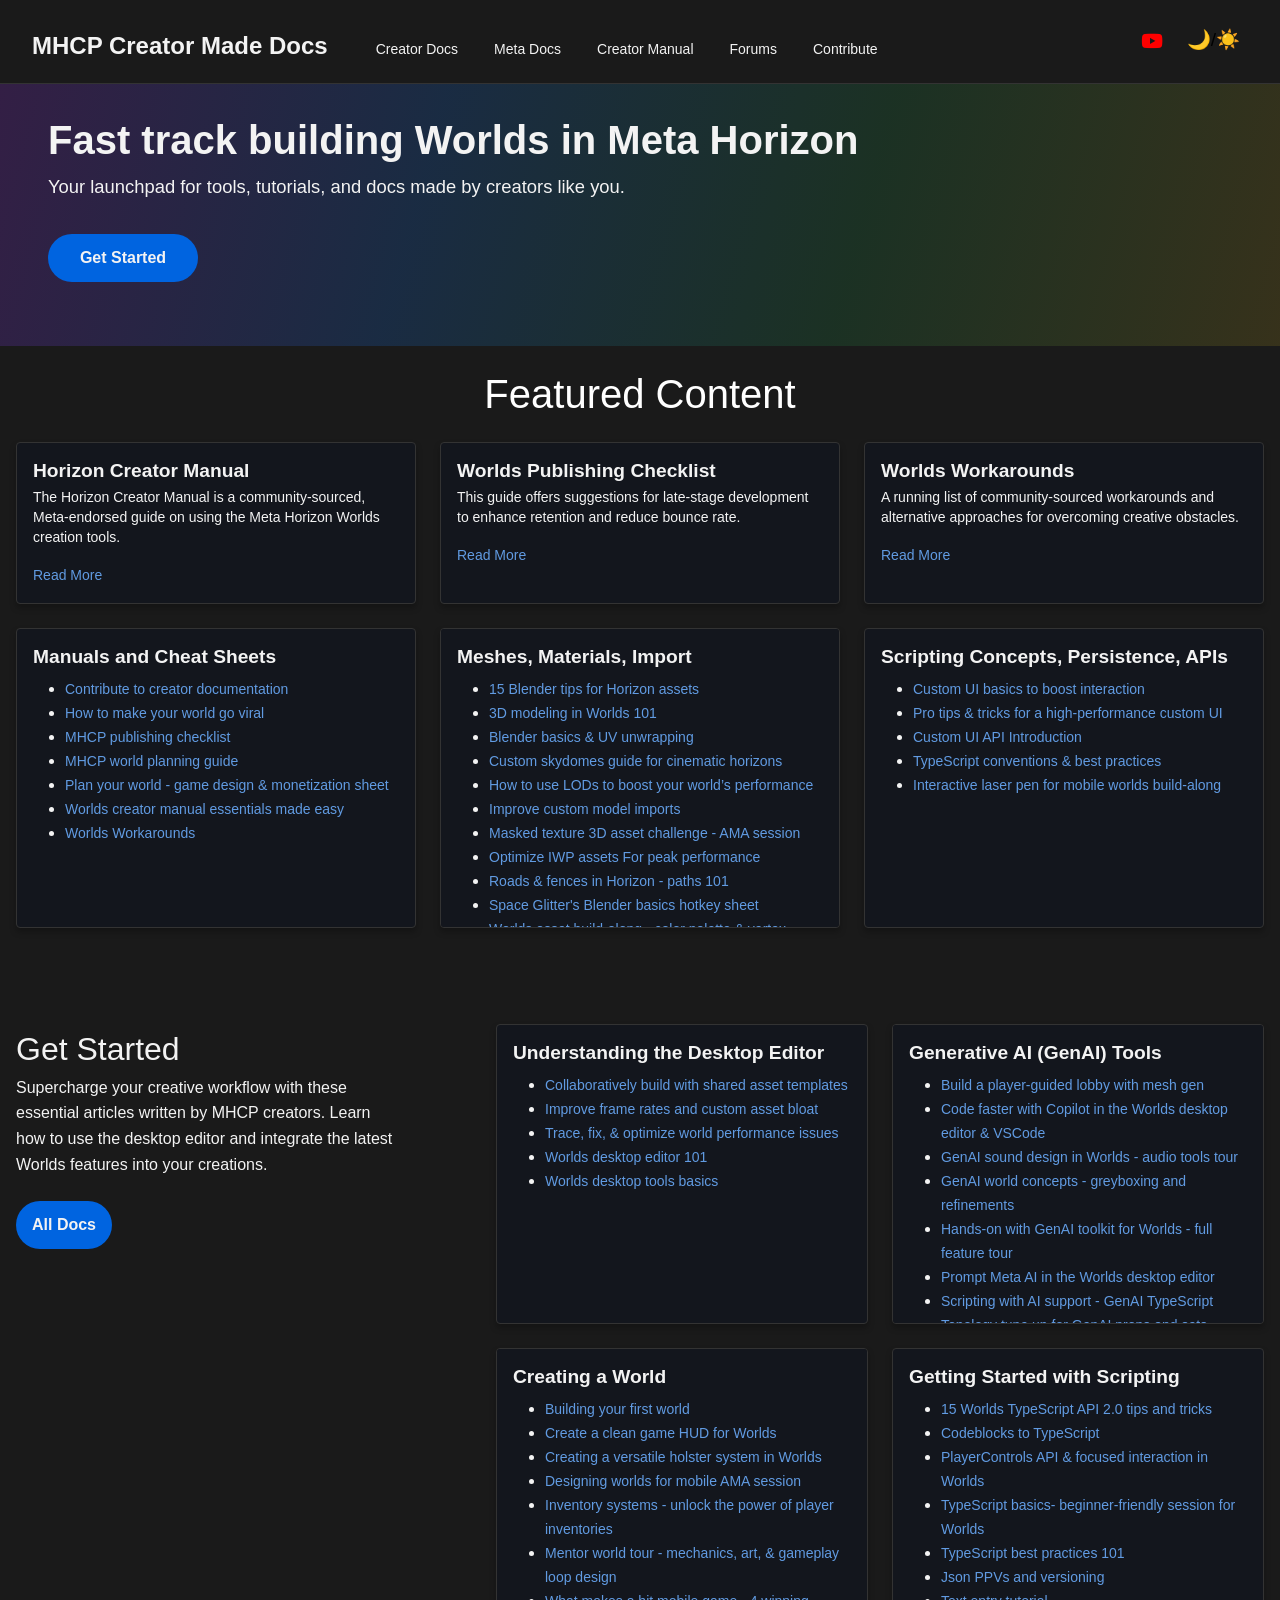
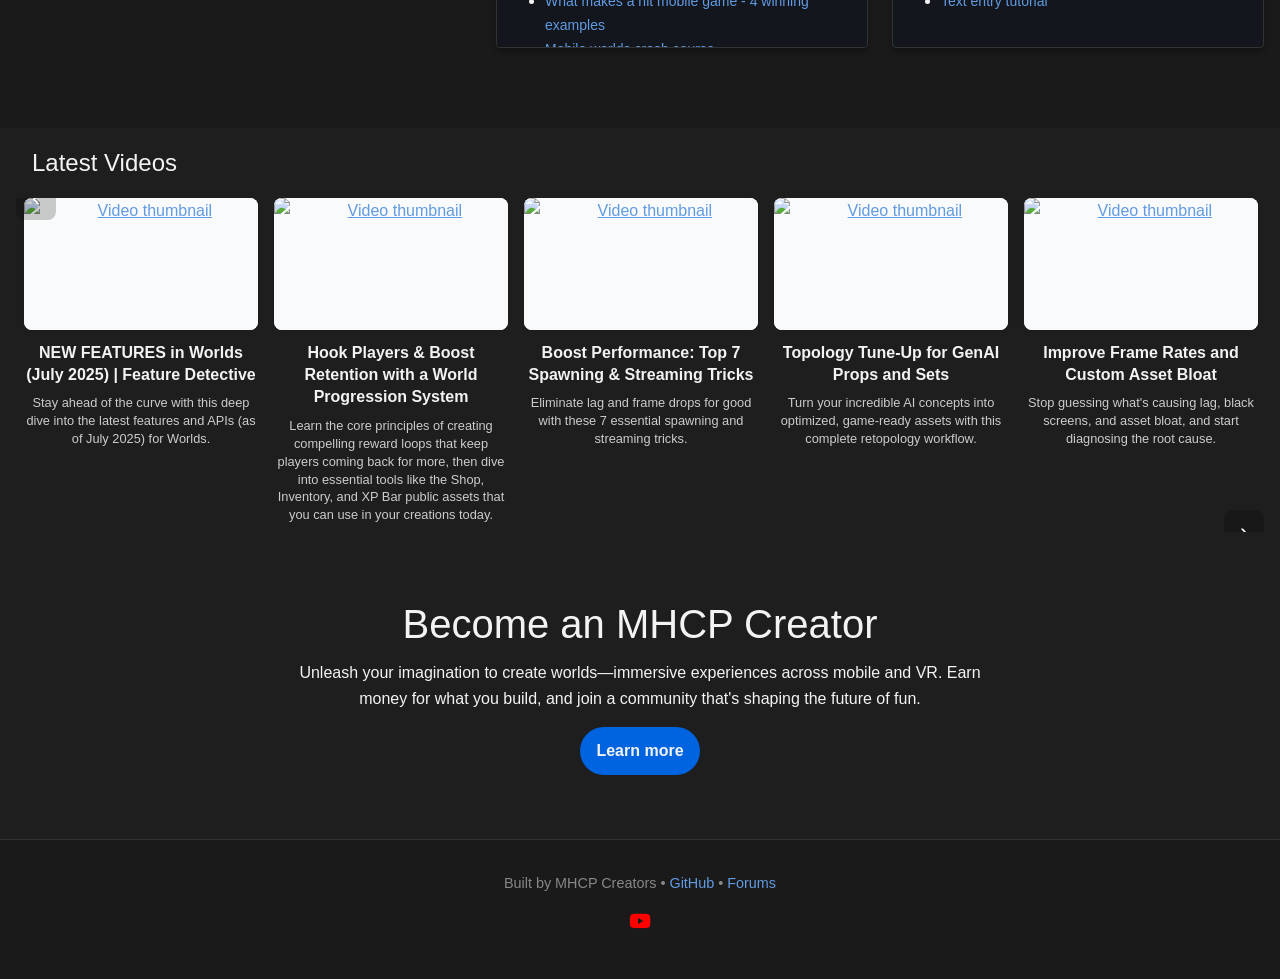
==== commit 8b140a88: "Merge branch 'feature' of https://github.com/ben-scout/worlds-documentation into feature Signed-off-" ====
--- a/index.html
+++ b/index.html
@@ -273,18 +273,135 @@
   <section class="video-section">
     <div class="container center">
       <p class="small-header">Latest Videos</p>
-      <iframe src="https://www.youtube-nocookie.com/embed?listType=playlist&list=UUJpOX1ebfiw6zGgfLhAXKAw"
-        loading="lazy" allowfullscreen class="youtube-embed-homepage"></iframe>
-      </iframe>
-      <iframe src="https://www.youtube-nocookie.com/embed?listType=playlist&list=UUJpOX1ebfiw6zGgfLhAXKAw&index=2"
-        loading="lazy" allowfullscreen class="youtube-embed-homepage">
-      </iframe>
-      <iframe src="https://www.youtube-nocookie.com/embed?listType=playlist&list=UUJpOX1ebfiw6zGgfLhAXKAw&index=3"
-        loading="lazy" allowfullscreen class="youtube-embed-homepage">
-      </iframe>
-      <iframe src="https://www.youtube-nocookie.com/embed?listType=playlist&list=UUJpOX1ebfiw6zGgfLhAXKAw&index=4"
-        loading="lazy" allowfullscreen class="youtube-embed-homepage">
-      </iframe>
+      <div class="carousel-wrapper">
+        <button class="carousel-btn prev">‹</button>
+        <div class="carousel-track-container">
+          <div class="carousel-track">
+            <div class="carousel-item">
+              <div class="video-track-height">
+                <div class="video-wrapper">
+                  <a href="https://www.youtube.com/watch?v=sWYHMS770XA" target="_blank" class="thumbnail-link">
+                    <img src="https://img.youtube.com/vi/sWYHMS770XA/hqdefault.jpg" alt="Video thumbnail" />
+                    <div class="play-button"></div>
+                  </a>
+                </div>
+              </div>
+              <h4 class="video-title">NEW FEATURES in Worlds (July 2025) | Feature Detective</h4>
+              <p class="video-description">Stay ahead of the curve with this deep dive into the latest features and APIs
+                (as of July 2025) for Worlds.
+              </p>
+            </div>
+            <div class="carousel-item">
+              <div class="video-track-height">
+                <div class="video-wrapper">
+                  <a href="https://www.youtube.com/watch?v=RwVN_l6RSfw" target="_blank" class="thumbnail-link">
+                    <img src="https://img.youtube.com/vi/RwVN_l6RSfw/hqdefault.jpg" alt="Video thumbnail" />
+                    <div class="play-button"></div>
+                  </a>
+                </div>
+              </div>
+              <h4 class="video-title">Hook Players & Boost Retention with a World Progression System</h4>
+              <p class="video-description"> Learn the core principles of creating compelling reward loops that keep
+                players coming back for more, then dive into essential tools like the Shop, Inventory, and XP Bar public
+                assets that you can use in your creations today.
+              </p>
+            </div>
+            <div class="carousel-item">
+              <div class="video-track-height">
+                <div class="video-wrapper">
+                  <a href="https://www.youtube.com/watch?v=JtXS_rsVhsg" target="_blank" class="thumbnail-link">
+                    <img src="https://img.youtube.com/vi/JtXS_rsVhsg/hqdefault.jpg" alt="Video thumbnail" />
+                    <div class="play-button"></div>
+                  </a>
+                </div>
+              </div>
+              <h4 class="video-title">Boost Performance: Top 7 Spawning & Streaming Tricks</h4>
+              <p class="video-description">Eliminate lag and frame drops for good with these 7 essential spawning and
+                streaming tricks.
+              </p>
+            </div>
+            <div class="carousel-item">
+              <div class="video-wrapper">
+                <a href="https://www.youtube.com/watch?v=E33g129G6BA" target="_blank" class="thumbnail-link">
+                  <img src="https://img.youtube.com/vi/E33g129G6BA/hqdefault.jpg" alt="Video thumbnail" />
+                  <div class="play-button"></div>
+                </a>
+              </div>
+              <h4 class="video-title">Topology Tune-Up for GenAI Props and Sets</h4>
+              <p class="video-description">Turn your incredible AI concepts into optimized, game-ready assets with this
+                complete retopology workflow.</p>
+            </div>
+            <div class="carousel-item">
+              <div class="video-wrapper">
+                <a href="https://www.youtube.com/watch?v=jWVT3tBY0Pc" target="_blank" class="thumbnail-link">
+                  <img src="https://img.youtube.com/vi/jWVT3tBY0Pc/hqdefault.jpg" alt="Video thumbnail" />
+                  <div class="play-button"></div>
+                </a>
+              </div>
+              <h4 class="video-title">Improve Frame Rates and Custom Asset Bloat</h4>
+              <p class="video-description">Stop guessing what's causing lag, black screens, and asset bloat, and start
+                diagnosing the root cause.</p>
+            </div>
+            <div class="carousel-item">
+              <div class="video-wrapper">
+                <a href="https://www.youtube.com/watch?v=mMaqtL2StzY" target="_blank" class="thumbnail-link">
+                  <img src="https://img.youtube.com/vi/mMaqtL2StzY/hqdefault.jpg" alt="Video thumbnail" />
+                  <div class="play-button"></div>
+                </a>
+              </div>
+              <h4 class="video-title">Custom Skydomes Guide: Cinematic Horizons</h4>
+              <p class="video-description">Take full creative control of your world’s atmosphere by moving beyond the
+                stock skybox.</p>
+            </div>
+            <div class="carousel-item">
+              <div class="video-wrapper">
+                <a href="https://www.youtube.com/watch?v=Q18hoNIK1Kk" target="_blank" class="thumbnail-link">
+                  <img src="https://img.youtube.com/vi/Q18hoNIK1Kk/hqdefault.jpg" alt="Video thumbnail" />
+                  <div class="play-button"></div>
+                </a>
+              </div>
+              <h4 class="video-title">Collaboratively Build with Shared Asset Templates</h4>
+              <p class="video-description">
+                Learn how to use Shared Asset Templates to build in parallel and streamline your team's entire workflow.
+              </p>
+            </div>
+            <div class="carousel-item">
+              <div class="video-wrapper">
+                <a href="https://www.youtube.com/watch?v=wIoXLM-uoto" target="_blank" class="thumbnail-link">
+                  <img src="https://img.youtube.com/vi/wIoXLM-uoto/hqdefault.jpg" alt="Video thumbnail" />
+                  <div class="play-button"></div>
+                </a>
+              </div>
+              <h4 class="video-title">Prompt Meta AI in the Worlds Desktop Editor</h4>
+              <p class="video-description">It’s time to go beyond simple commands and learn how to use GenAI as a true
+                creative partner.</p>
+            </div>
+            <div class="carousel-item">
+              <div class="video-wrapper">
+                <a href="https://www.youtube.com/watch?v=pF93BXBgn5s" target="_blank" class="thumbnail-link">
+                  <img src="https://img.youtube.com/vi/pF93BXBgn5s/hqdefault.jpg" alt="Video thumbnail" />
+                  <div class="play-button"></div>
+                </a>
+              </div>
+              <h4 class="video-title">What Makes a Hit Mobile Game? 4 Winning Examples | Horizon Worlds</h4>
+              <p class="video-description">Discover the design secrets behind top-performing mobile worlds.</p>
+            </div>
+            <div class="carousel-item">
+              <div class="video-wrapper">
+                <a href="https://www.youtube.com/watch?v=zaffrPi0E8A" target="_blank" class="thumbnail-link">
+                  <img src="https://img.youtube.com/vi/zaffrPi0E8A/hqdefault.jpg" alt="Video thumbnail" />
+                  <div class="play-button"></div>
+                </a>
+              </div>
+              <h4 class="video-title">Pro Tips & Tricks for a High-Performance Custom UI | Horizon Worlds</h4>
+              <p class="video-description">Harness the power of the UI binding system to build responsive, lag-free
+                interfaces.</p>
+            </div>
+
+          </div>
+        </div>
+        <button class="carousel-btn next">›</button>
+      </div>
     </div>
   </section>
 
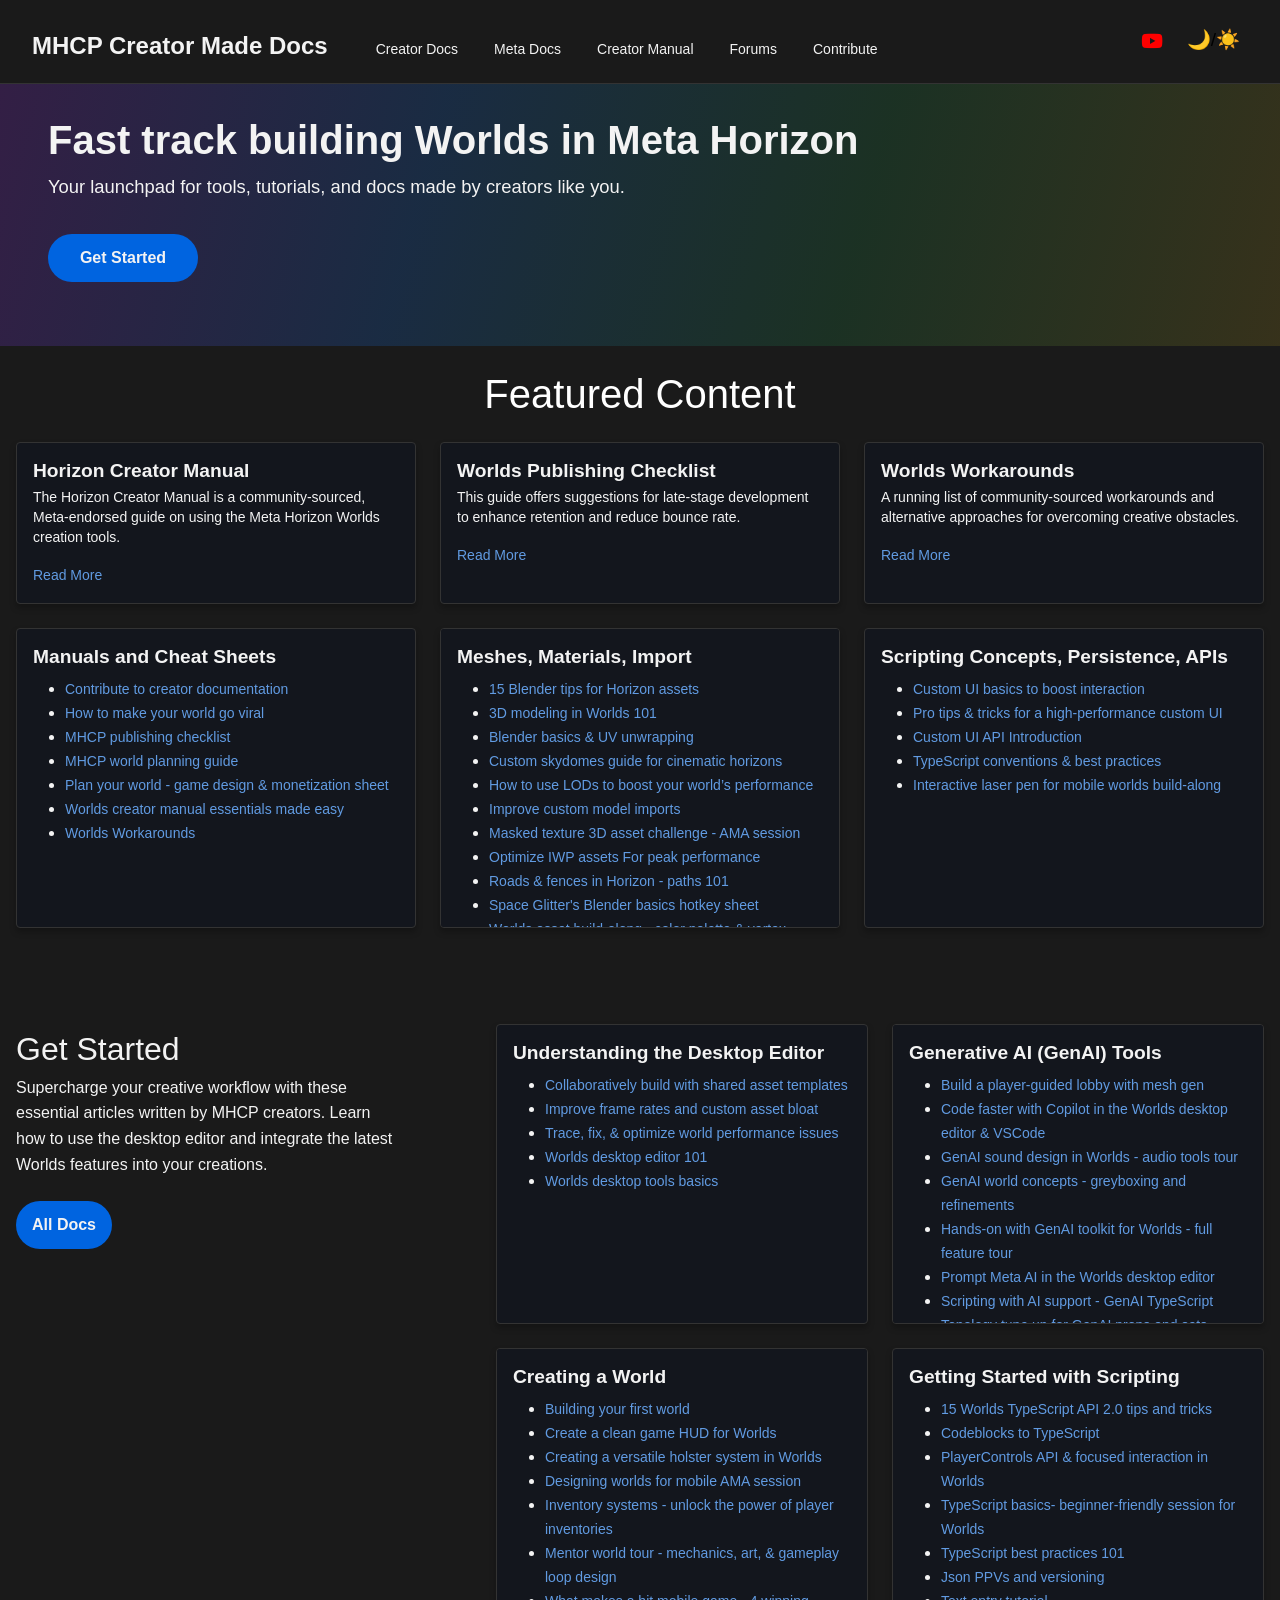
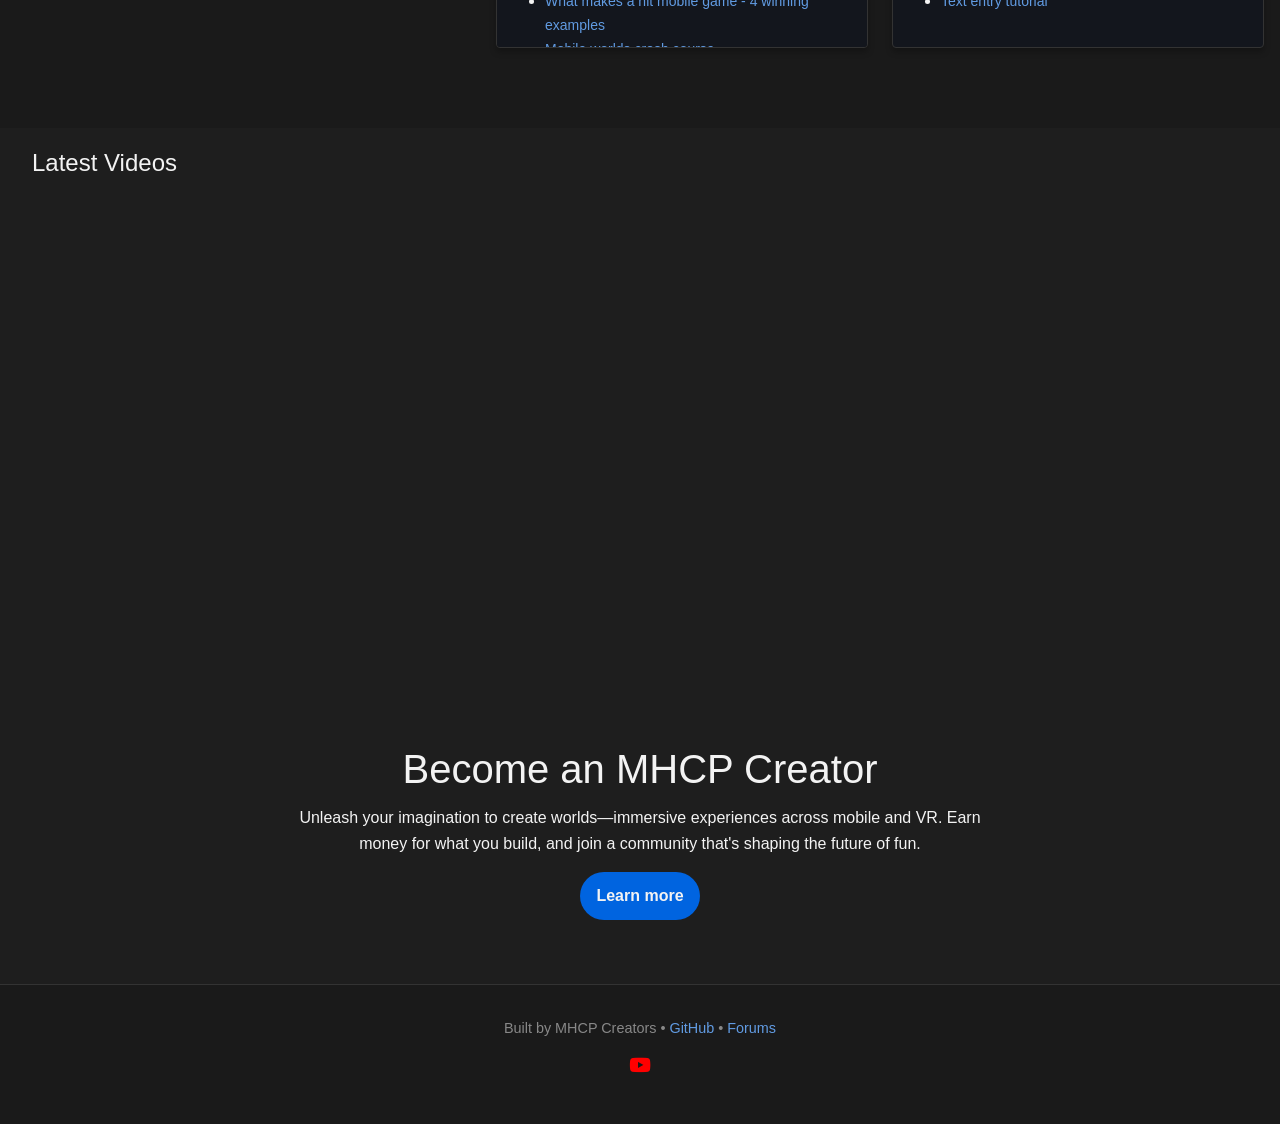
==== commit 6be6e987: "fix merge issue Signed-off-by: Ben-SH <ben@scouthouse.com>" ====
--- a/index.html
+++ b/index.html
@@ -273,135 +273,18 @@
   <section class="video-section">
     <div class="container center">
       <p class="small-header">Latest Videos</p>
-      <div class="carousel-wrapper">
-        <button class="carousel-btn prev">‹</button>
-        <div class="carousel-track-container">
-          <div class="carousel-track">
-            <div class="carousel-item">
-              <div class="video-track-height">
-                <div class="video-wrapper">
-                  <a href="https://www.youtube.com/watch?v=sWYHMS770XA" target="_blank" class="thumbnail-link">
-                    <img src="https://img.youtube.com/vi/sWYHMS770XA/hqdefault.jpg" alt="Video thumbnail" />
-                    <div class="play-button"></div>
-                  </a>
-                </div>
-              </div>
-              <h4 class="video-title">NEW FEATURES in Worlds (July 2025) | Feature Detective</h4>
-              <p class="video-description">Stay ahead of the curve with this deep dive into the latest features and APIs
-                (as of July 2025) for Worlds.
-              </p>
-            </div>
-            <div class="carousel-item">
-              <div class="video-track-height">
-                <div class="video-wrapper">
-                  <a href="https://www.youtube.com/watch?v=RwVN_l6RSfw" target="_blank" class="thumbnail-link">
-                    <img src="https://img.youtube.com/vi/RwVN_l6RSfw/hqdefault.jpg" alt="Video thumbnail" />
-                    <div class="play-button"></div>
-                  </a>
-                </div>
-              </div>
-              <h4 class="video-title">Hook Players & Boost Retention with a World Progression System</h4>
-              <p class="video-description"> Learn the core principles of creating compelling reward loops that keep
-                players coming back for more, then dive into essential tools like the Shop, Inventory, and XP Bar public
-                assets that you can use in your creations today.
-              </p>
-            </div>
-            <div class="carousel-item">
-              <div class="video-track-height">
-                <div class="video-wrapper">
-                  <a href="https://www.youtube.com/watch?v=JtXS_rsVhsg" target="_blank" class="thumbnail-link">
-                    <img src="https://img.youtube.com/vi/JtXS_rsVhsg/hqdefault.jpg" alt="Video thumbnail" />
-                    <div class="play-button"></div>
-                  </a>
-                </div>
-              </div>
-              <h4 class="video-title">Boost Performance: Top 7 Spawning & Streaming Tricks</h4>
-              <p class="video-description">Eliminate lag and frame drops for good with these 7 essential spawning and
-                streaming tricks.
-              </p>
-            </div>
-            <div class="carousel-item">
-              <div class="video-wrapper">
-                <a href="https://www.youtube.com/watch?v=E33g129G6BA" target="_blank" class="thumbnail-link">
-                  <img src="https://img.youtube.com/vi/E33g129G6BA/hqdefault.jpg" alt="Video thumbnail" />
-                  <div class="play-button"></div>
-                </a>
-              </div>
-              <h4 class="video-title">Topology Tune-Up for GenAI Props and Sets</h4>
-              <p class="video-description">Turn your incredible AI concepts into optimized, game-ready assets with this
-                complete retopology workflow.</p>
-            </div>
-            <div class="carousel-item">
-              <div class="video-wrapper">
-                <a href="https://www.youtube.com/watch?v=jWVT3tBY0Pc" target="_blank" class="thumbnail-link">
-                  <img src="https://img.youtube.com/vi/jWVT3tBY0Pc/hqdefault.jpg" alt="Video thumbnail" />
-                  <div class="play-button"></div>
-                </a>
-              </div>
-              <h4 class="video-title">Improve Frame Rates and Custom Asset Bloat</h4>
-              <p class="video-description">Stop guessing what's causing lag, black screens, and asset bloat, and start
-                diagnosing the root cause.</p>
-            </div>
-            <div class="carousel-item">
-              <div class="video-wrapper">
-                <a href="https://www.youtube.com/watch?v=mMaqtL2StzY" target="_blank" class="thumbnail-link">
-                  <img src="https://img.youtube.com/vi/mMaqtL2StzY/hqdefault.jpg" alt="Video thumbnail" />
-                  <div class="play-button"></div>
-                </a>
-              </div>
-              <h4 class="video-title">Custom Skydomes Guide: Cinematic Horizons</h4>
-              <p class="video-description">Take full creative control of your world’s atmosphere by moving beyond the
-                stock skybox.</p>
-            </div>
-            <div class="carousel-item">
-              <div class="video-wrapper">
-                <a href="https://www.youtube.com/watch?v=Q18hoNIK1Kk" target="_blank" class="thumbnail-link">
-                  <img src="https://img.youtube.com/vi/Q18hoNIK1Kk/hqdefault.jpg" alt="Video thumbnail" />
-                  <div class="play-button"></div>
-                </a>
-              </div>
-              <h4 class="video-title">Collaboratively Build with Shared Asset Templates</h4>
-              <p class="video-description">
-                Learn how to use Shared Asset Templates to build in parallel and streamline your team's entire workflow.
-              </p>
-            </div>
-            <div class="carousel-item">
-              <div class="video-wrapper">
-                <a href="https://www.youtube.com/watch?v=wIoXLM-uoto" target="_blank" class="thumbnail-link">
-                  <img src="https://img.youtube.com/vi/wIoXLM-uoto/hqdefault.jpg" alt="Video thumbnail" />
-                  <div class="play-button"></div>
-                </a>
-              </div>
-              <h4 class="video-title">Prompt Meta AI in the Worlds Desktop Editor</h4>
-              <p class="video-description">It’s time to go beyond simple commands and learn how to use GenAI as a true
-                creative partner.</p>
-            </div>
-            <div class="carousel-item">
-              <div class="video-wrapper">
-                <a href="https://www.youtube.com/watch?v=pF93BXBgn5s" target="_blank" class="thumbnail-link">
-                  <img src="https://img.youtube.com/vi/pF93BXBgn5s/hqdefault.jpg" alt="Video thumbnail" />
-                  <div class="play-button"></div>
-                </a>
-              </div>
-              <h4 class="video-title">What Makes a Hit Mobile Game? 4 Winning Examples | Horizon Worlds</h4>
-              <p class="video-description">Discover the design secrets behind top-performing mobile worlds.</p>
-            </div>
-            <div class="carousel-item">
-              <div class="video-wrapper">
-                <a href="https://www.youtube.com/watch?v=zaffrPi0E8A" target="_blank" class="thumbnail-link">
-                  <img src="https://img.youtube.com/vi/zaffrPi0E8A/hqdefault.jpg" alt="Video thumbnail" />
-                  <div class="play-button"></div>
-                </a>
-              </div>
-              <h4 class="video-title">Pro Tips & Tricks for a High-Performance Custom UI | Horizon Worlds</h4>
-              <p class="video-description">Harness the power of the UI binding system to build responsive, lag-free
-                interfaces.</p>
-            </div>
-
-          </div>
-        </div>
-        <button class="carousel-btn next">›</button>
-      </div>
+      <iframe src="https://www.youtube.com/embed?listType=playlist&list=UUJpOX1ebfiw6zGgfLhAXKAw" loading="lazy"
+        allowfullscreen class="youtube-embed-homepage"></iframe>
+      </iframe>
+      <iframe src="https://www.youtube.com/embed?listType=playlist&list=UUJpOX1ebfiw6zGgfLhAXKAw&index=2" loading="lazy"
+        allowfullscreen class="youtube-embed-homepage">
+      </iframe>
+      <iframe src="https://www.youtube.com/embed?listType=playlist&list=UUJpOX1ebfiw6zGgfLhAXKAw&index=3" loading="lazy"
+        allowfullscreen class="youtube-embed-homepage">
+      </iframe>
+      <iframe src="https://www.youtube.com/embed?listType=playlist&list=UUJpOX1ebfiw6zGgfLhAXKAw&index=4" loading="lazy"
+        allowfullscreen class="youtube-embed-homepage">
+      </iframe>
     </div>
   </section>
 
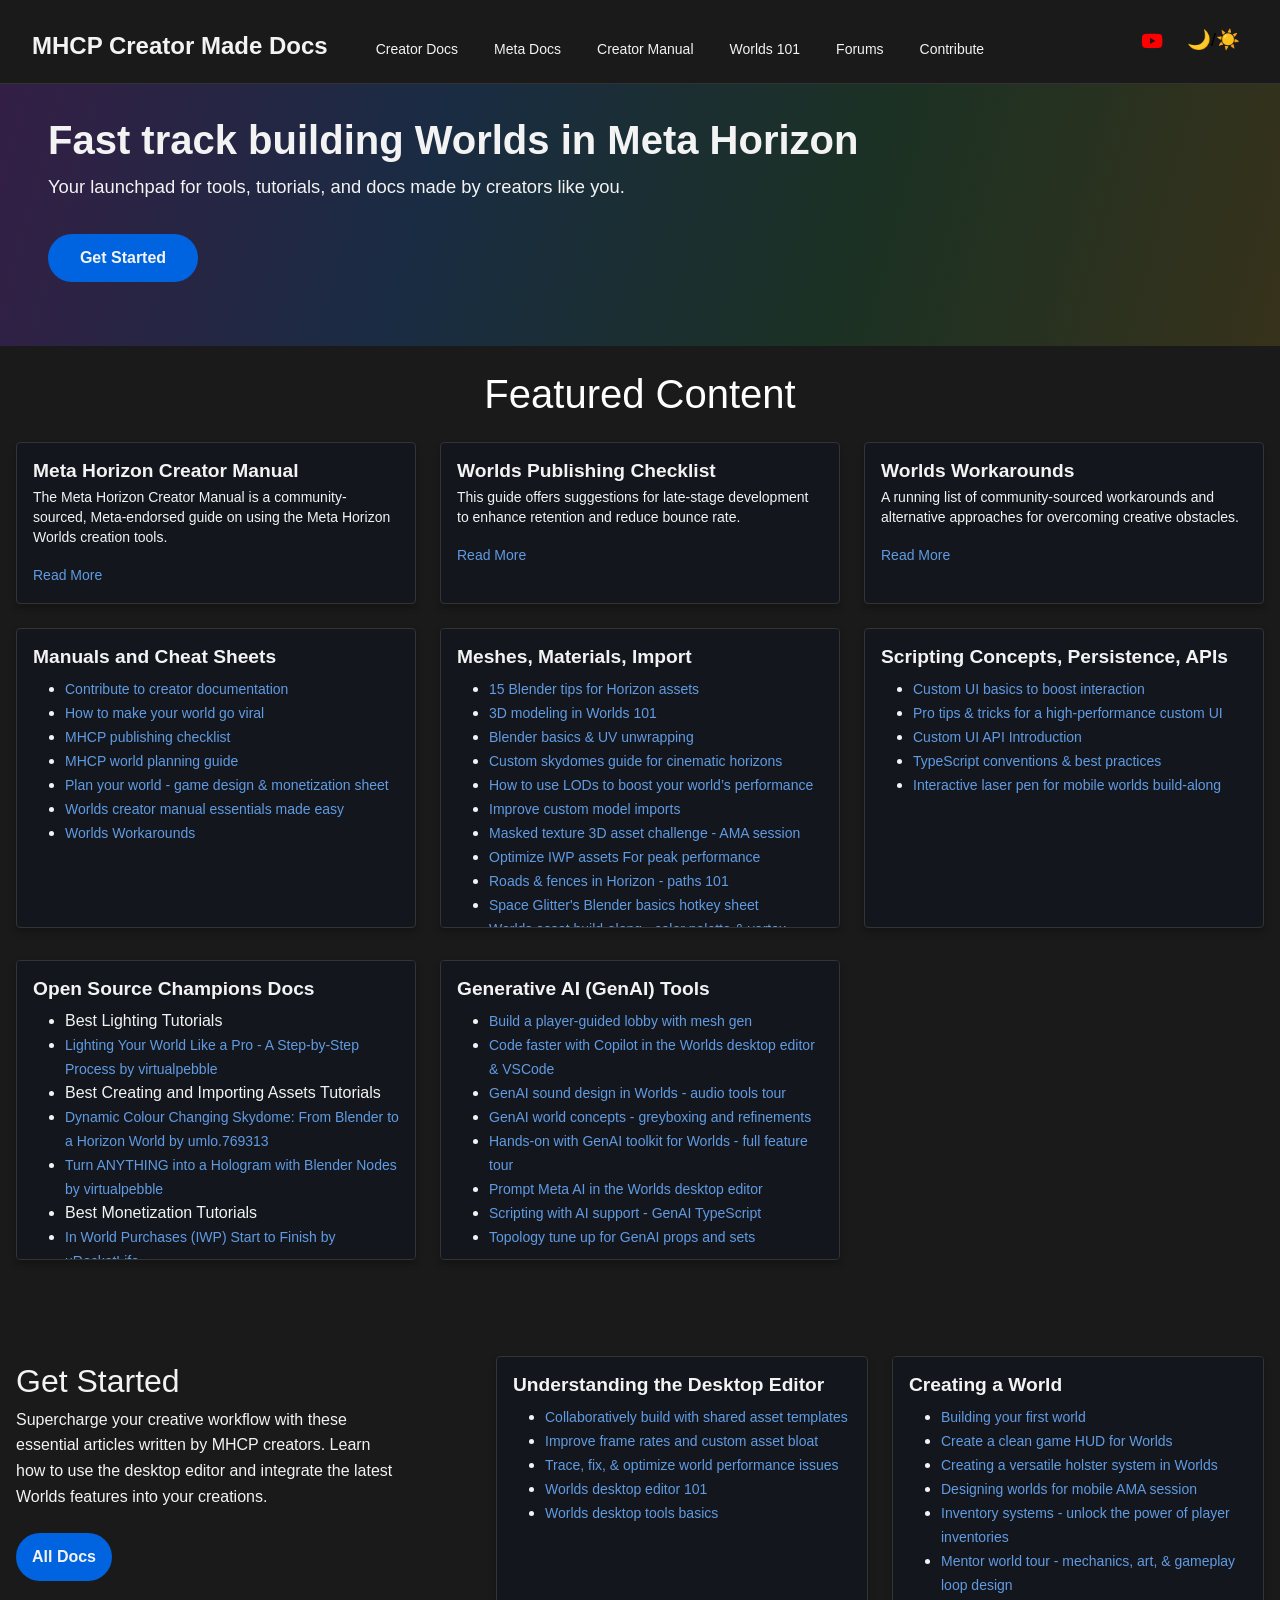
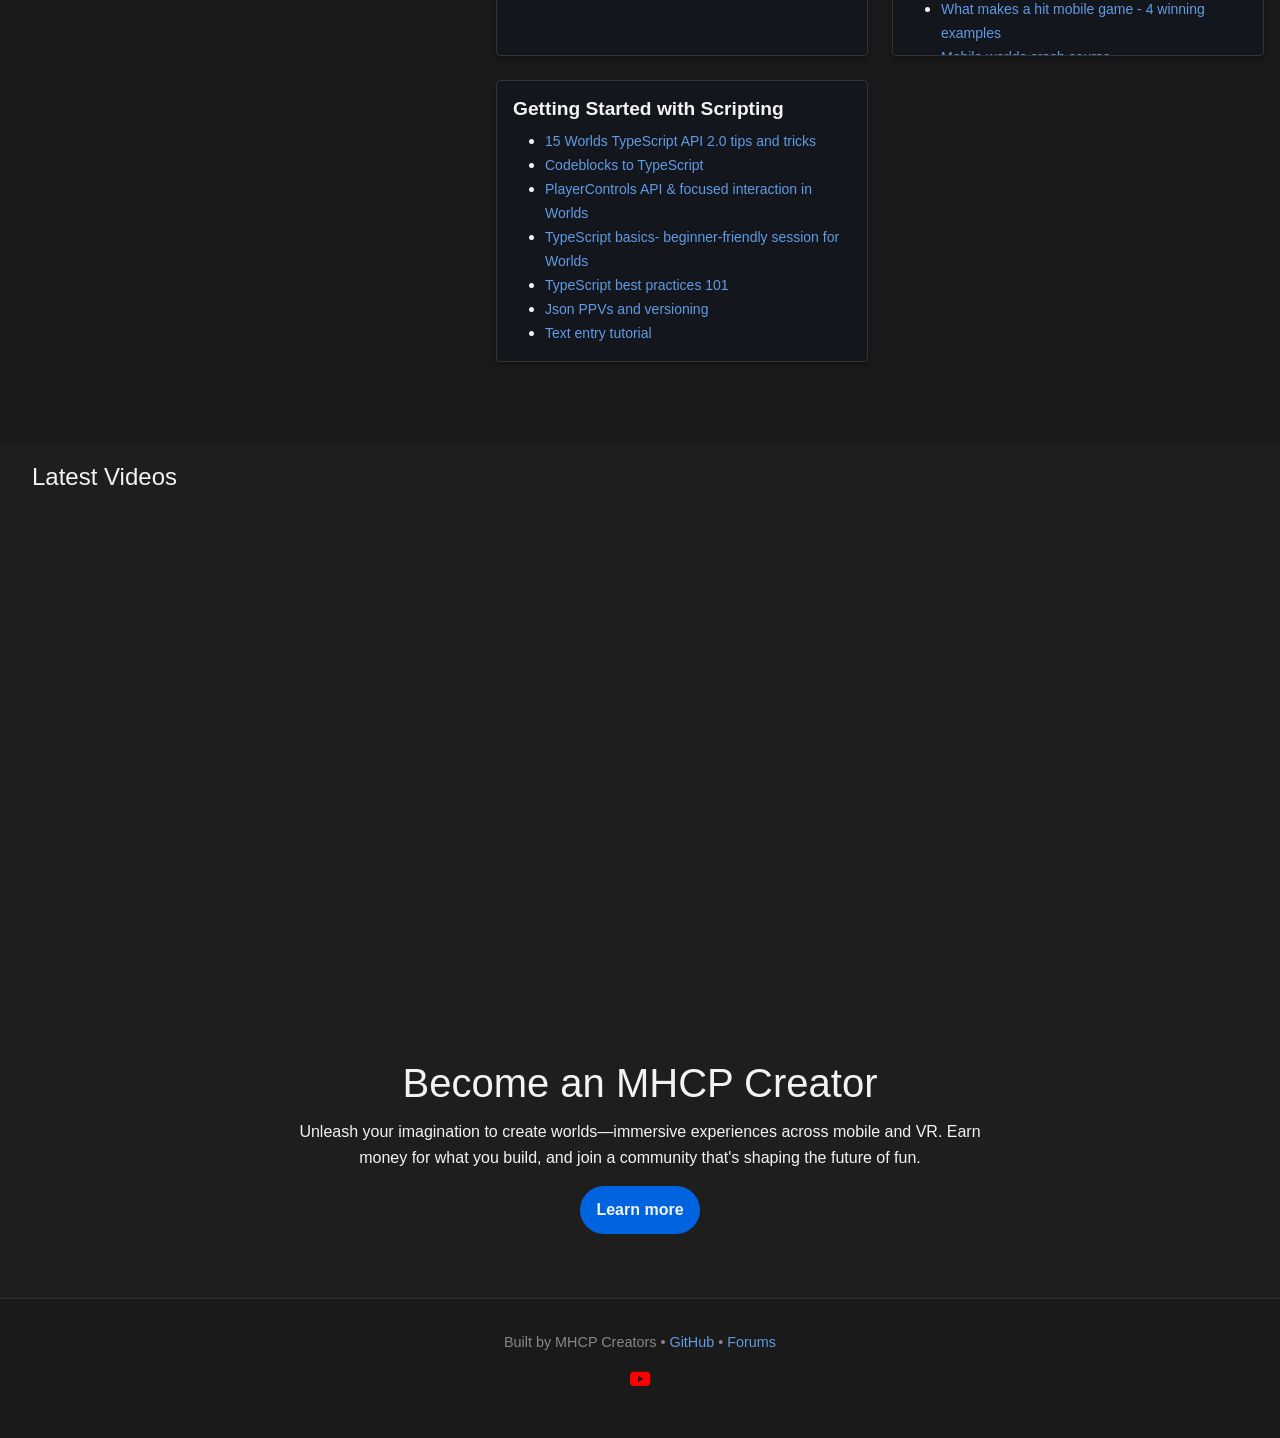
==== commit bded558c: "Add open source champions landing page. Fix title of game jam postmortem doc for sidebar nav Signed-" ====
--- a/index.html
+++ b/index.html
@@ -24,6 +24,7 @@
         <a href="docs/manuals-and-cheat-sheets/get-started/" target="_blank">Creator Docs</a>
         <a href="https://developers.meta.com/horizon-worlds/learn" target="_blank">Meta Docs</a>
         <a href="https://github.com/MHCPCreators/horizonCreatorManual" target="_blank">Creator Manual</a>
+        <a href="https://mhcpcreators.github.io/worlds-101" target="_blank">Worlds 101</a>
         <a href="https://communityforums.atmeta.com/t5/Creator-Forum/ct-p/Meta_Horizon_Creator_Forums"
           target="_blank">Forums</a>
         <a href="docs/manuals-and-cheat-sheets/contribute-to-creator-documentation/" target="_blank">Contribute</a>
@@ -74,8 +75,8 @@
       <div class="featured-grid">
 
         <div class="card searchable">
-          <h3>Horizon Creator Manual</h3>
-          <p>The Horizon Creator Manual is a community-sourced, Meta-endorsed guide on using the Meta Horizon Worlds
+          <h3>Meta Horizon Creator Manual</h3>
+          <p>The Meta Horizon Creator Manual is a community-sourced, Meta-endorsed guide on using the Meta Horizon Worlds
             creation tools.</p>
           <a href="https://github.com/MHCPCreators/horizonCreatorManual">Read More</a>
         </div>
@@ -179,6 +180,45 @@
     </div>
   </section>
 
+  <section class="featured-articles">
+    <div class="container">
+      <div class="featured-grid">
+        <div class="card searchable">
+          <h3>Open Source Champions Docs</h3>
+          <ul>
+            <li>Best Lighting Tutorials</li>
+            <li><a href="docs/manuals-and-cheat-sheets/lighting-process/">Lighting Your World Like a Pro - A Step-by-Step Process by virtualpebble</a></li>
+            <li>Best Creating and Importing Assets Tutorials</li>
+            <li><a href="docs/meshes-materials-import/Dynamic-colour-changing-skydome-BlenderToHorizon/">Dynamic Colour Changing Skydome: From Blender to a Horizon World by umlo.769313</a></li>
+            <li><a href="docs/meshes-materials-import/blender-node-hologram/">Turn ANYTHING into a Hologram with Blender Nodes by virtualpebble</a></li>
+            <li>Best Monetization Tutorials</li>
+            <li><a href="docs/monetization/IWP_uRocketLife/">In World Purchases (IWP) Start to Finish by uRocketLife</a></li>
+            <li><a href="docs/interaction/door/">Making an Exclusive VIP Room For Your World by Thrilluwu</a></li>
+            <li>Best NPC Enemy Wave Tutorials</li>
+            <li><a href="docs/scripting-concepts-persistence-apis/WaveSpawner%20Tutorial/">Wave Spawner tutorial by dadbodstudios</a></li>
+            <li>Best Asset Templates Tutorials</li>
+            <li><a href="docs/asset-library-import/Create-Asset-Templates-Street-Lights/">Using Asset Templates in Horizon Worlds: Street Lights by thesloppyguy</a></li>
+            <li><a href="docs/asset-library-import/Exploring-Asset-Templates-by-building-a-maze/">Exploring Asset Templates: Smarter World Building by umlo.769313</a></li>
+          </ul>
+          <a href="docs/manuals-and-cheat-sheets/open-source-champions-docs.md">All Open Source Champions Docs</a>
+        </div>
+        <div class="card searchable">
+          <h3>Generative AI (GenAI) Tools</h3>
+          <ul>
+            <li><a href="docs/generative-ai-tools/build-a-player-guided-lobby-with-mesh-gen/">Build a player-guided lobby with mesh gen</a></li>
+            <li><a href="docs/generative-ai-tools/code-faster-with-copilot-in-the-Worlds-desktop-editor-&-VSCode/">Code faster with Copilot in the Worlds desktop editor & VSCode</a></li>
+            <li><a href="docs/generative-ai-tools/genAI-sound-design-in-Worlds-audio-tools-tour/">GenAI sound design in Worlds - audio tools tour</a></li>
+            <li><a href="docs/generative-ai-tools/genAI-world-concepts-greyboxing-and-refinements/">GenAI world concepts - greyboxing and refinements</a></li>
+            <li><a href="docs/generative-ai-tools/hands-on-with-GenAI-toolkit-for-Worlds-full-feature-tour/">Hands-on with GenAI toolkit for Worlds - full feature tour</a></li>
+            <li><a href="docs/generative-ai-tools/prompt-Meta-AI-in-the-Worlds-desktop-editor/">Prompt Meta AI in the Worlds desktop editor</a></li>
+            <li><a href="docs/generative-ai-tools/scripting-with-AI-support-GenAI-TypeScript/">Scripting with AI support - GenAI TypeScript</a></li>
+            <li><a href="docs/generative-ai-tools/topology-tune-up-for-GenAI-props-and-sets/">Topology tune up for GenAI props and sets</a></li>
+          </ul>
+        </div>
+      </div>
+    </div>
+  </section>
+
   <section id="get-started" class="get-started">
     <div class="container">
       <div class="get-started-text">
@@ -203,27 +243,6 @@
             </li>
             <li><a href="docs/understanding-the-desktop-editor/Worlds-desktop-tools-basics/">Worlds desktop tools
                 basics</a></li>
-          </ul>
-        </div>
-        <div class="card searchable">
-          <h3>Generative AI (GenAI) Tools</h3>
-          <ul>
-            <li><a href="docs/generative-ai-tools/build-a-player-guided-lobby-with-mesh-gen/">Build a player-guided
-                lobby with mesh gen</a></li>
-            <li><a href="docs/generative-ai-tools/code-faster-with-copilot-in-the-Worlds-desktop-editor-&-VSCode/">Code
-                faster with Copilot in the Worlds desktop editor & VSCode</a></li>
-            <li><a href="docs/generative-ai-tools/genAI-sound-design-in-Worlds-audio-tools-tour/">GenAI sound design in
-                Worlds - audio tools tour</a></li>
-            <li><a href="docs/generative-ai-tools/genAI-world-concepts-greyboxing-and-refinements/">GenAI world concepts
-                - greyboxing and refinements</a></li>
-            <li><a href="docs/generative-ai-tools/hands-on-with-GenAI-toolkit-for-Worlds-full-feature-tour/">Hands-on
-                with GenAI toolkit for Worlds - full feature tour</a></li>
-            <li><a href="docs/generative-ai-tools/prompt-Meta-AI-in-the-Worlds-desktop-editor/">Prompt Meta AI in the
-                Worlds desktop editor</a></li>
-            <li><a href="docs/generative-ai-tools/scripting-with-AI-support-GenAI-TypeScript/">Scripting with AI support
-                - GenAI TypeScript</a></li>
-            <li><a href="docs/generative-ai-tools/topology-tune-up-for-GenAI-props-and-sets/">Topology tune up for GenAI
-                props and sets</a></li>
           </ul>
         </div>
         <div class="card searchable">
@@ -314,4 +333,4 @@
 
 </body>
 
-</html>+</html>
